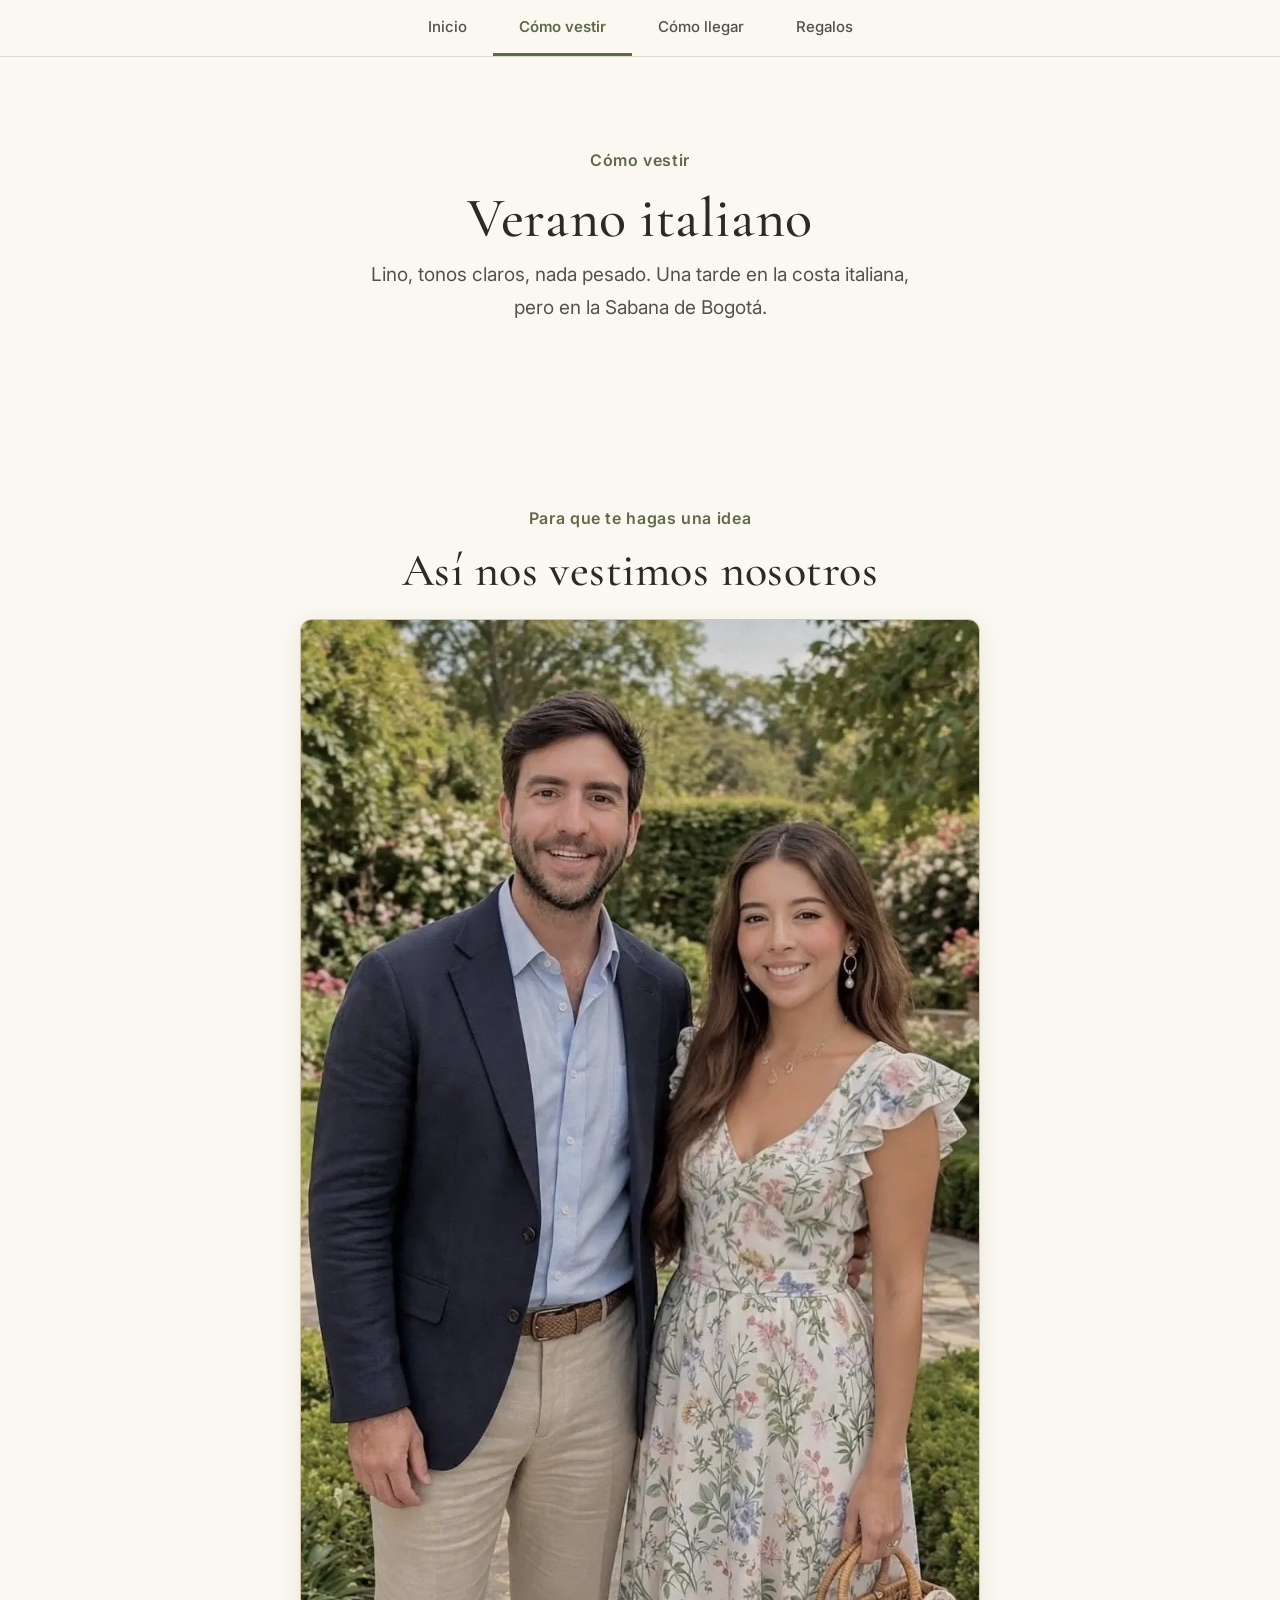
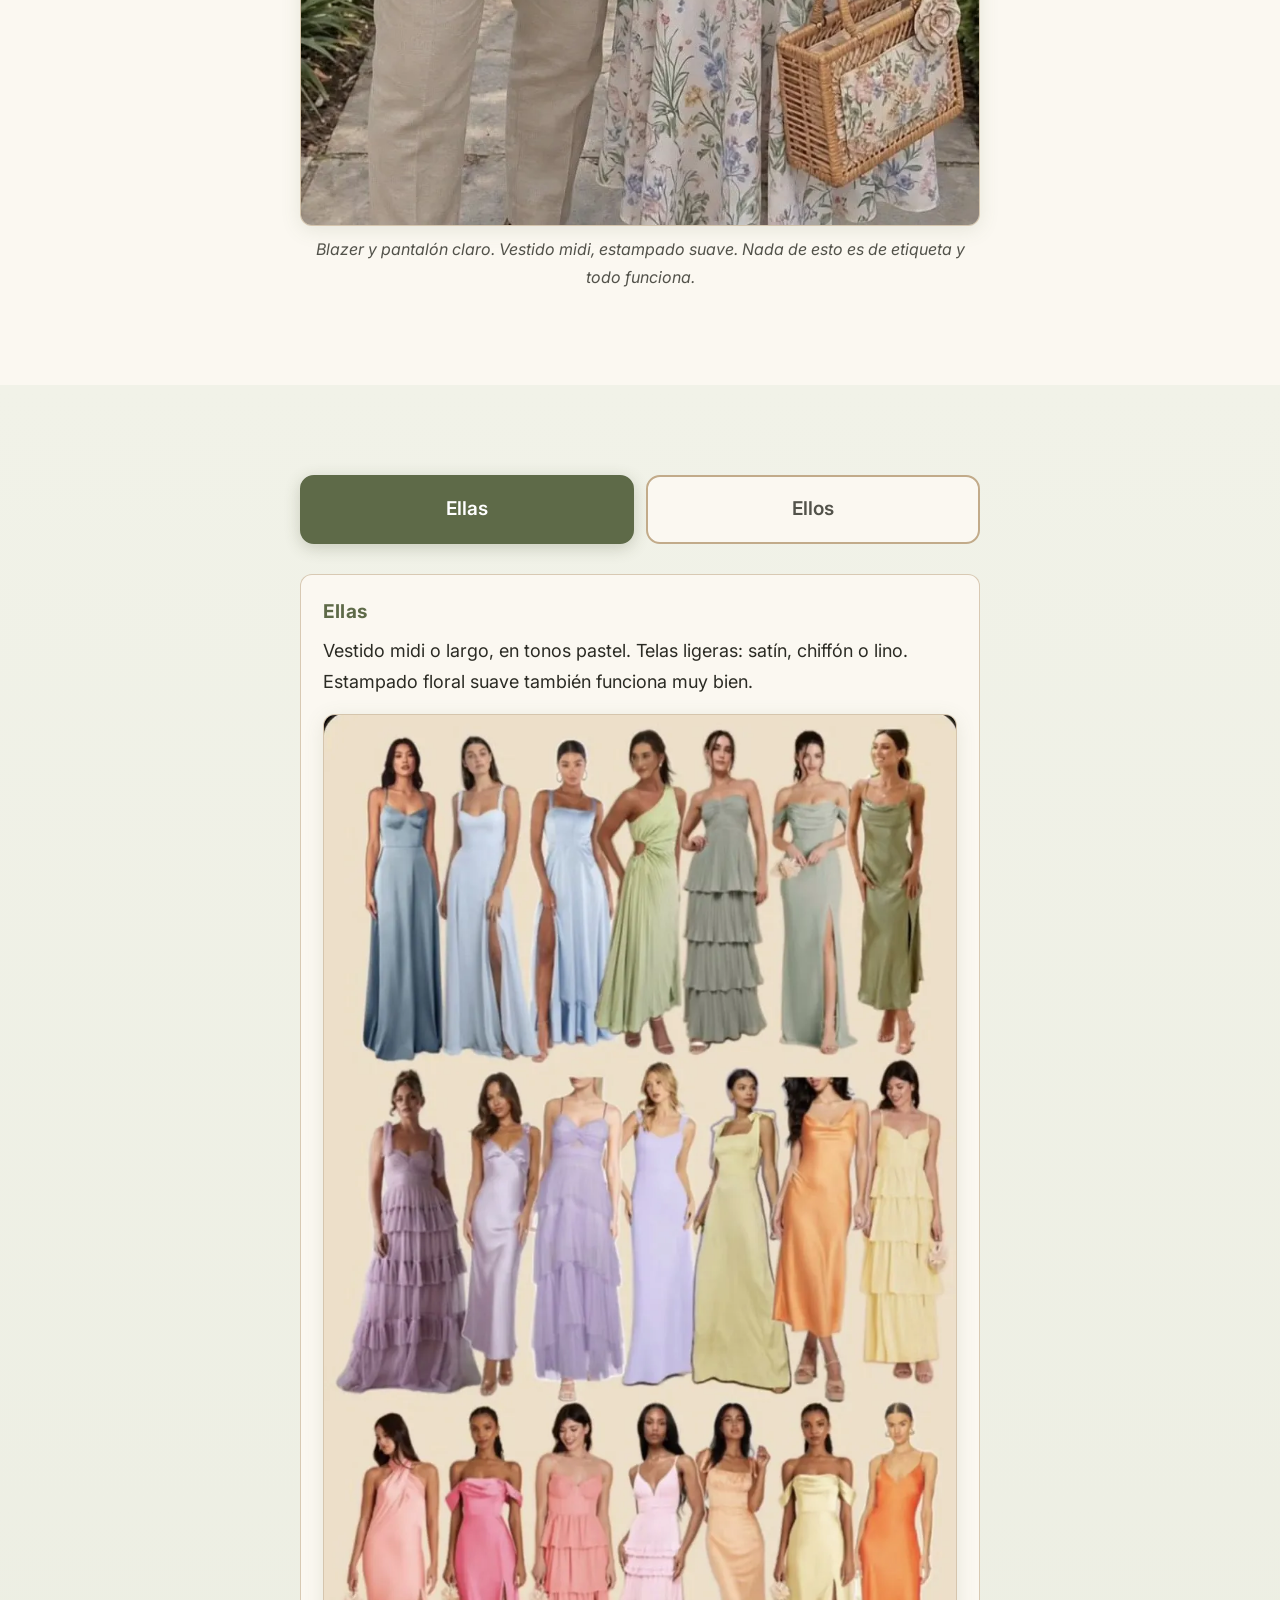
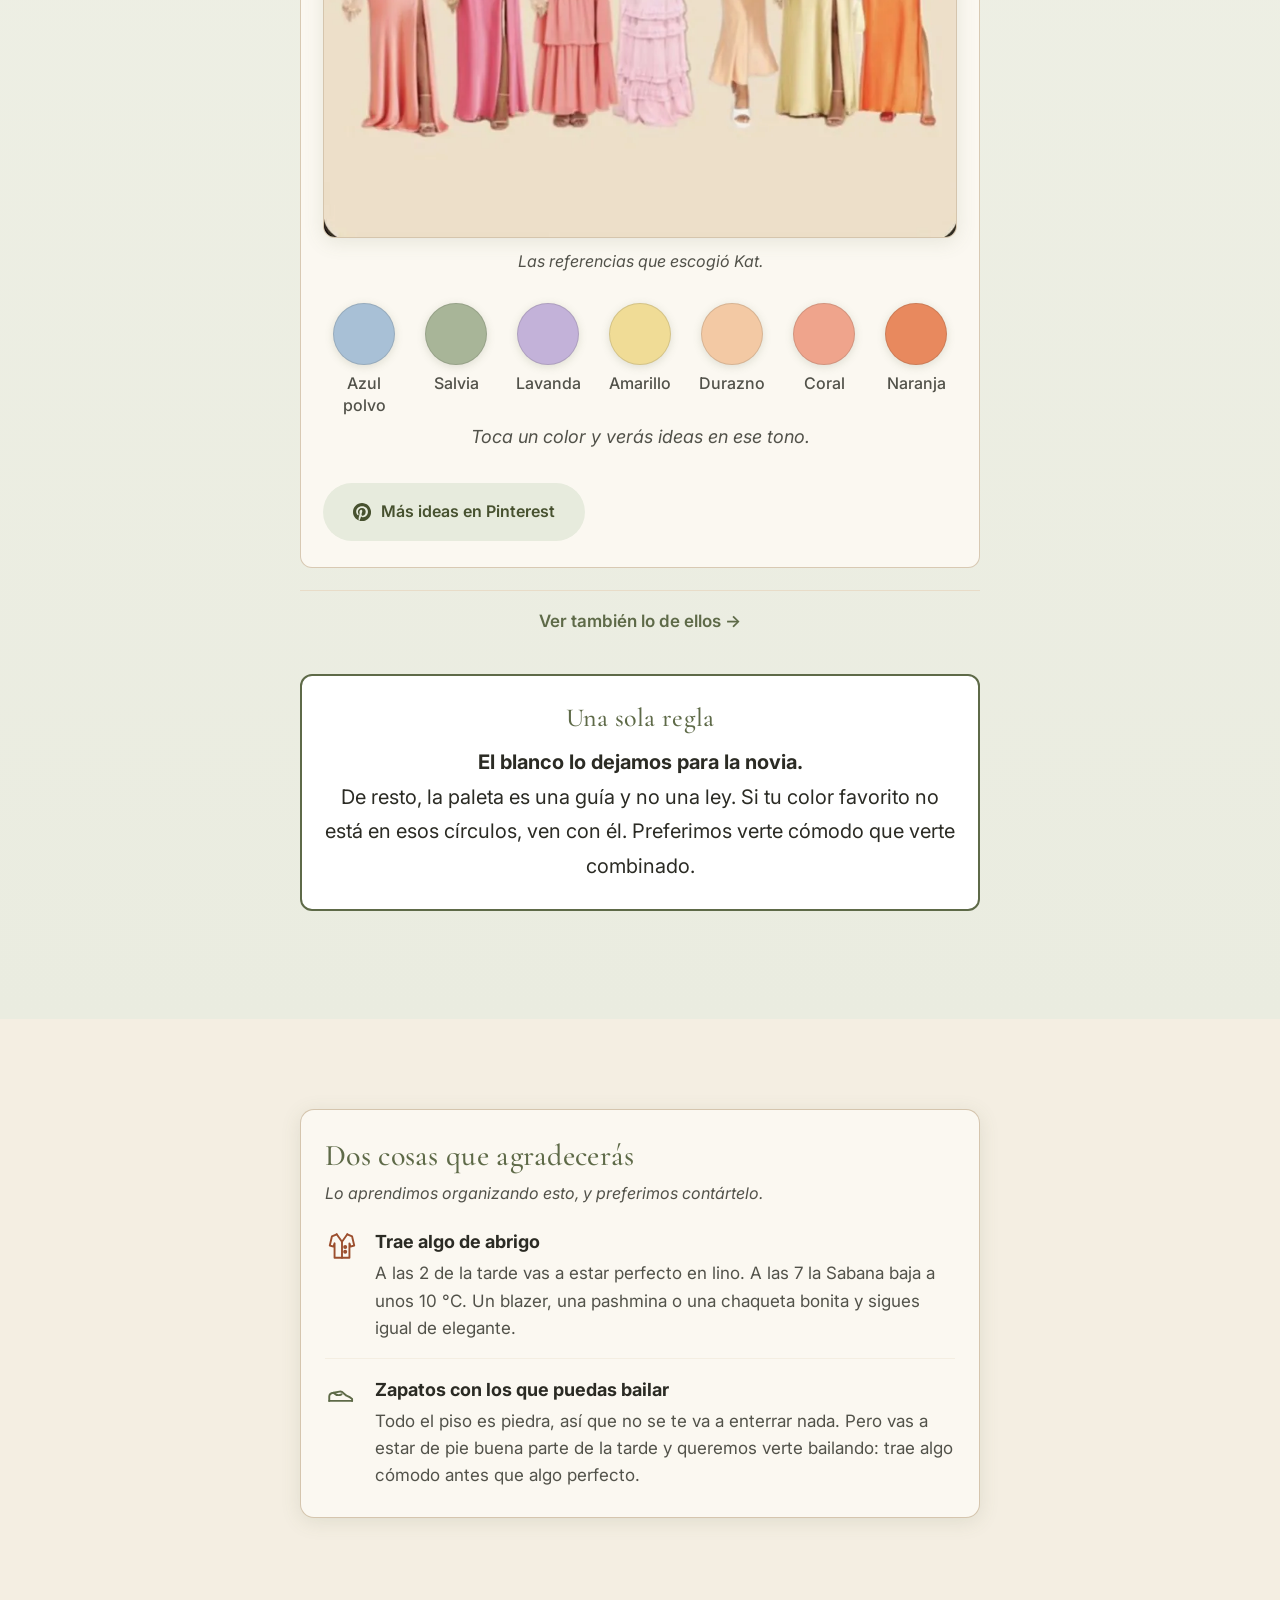
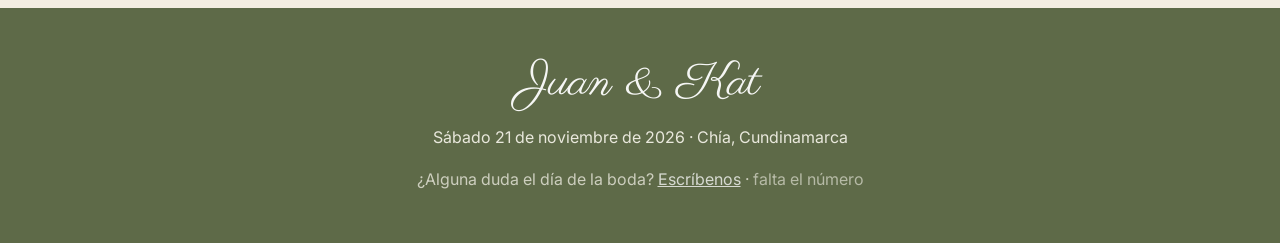
==== dress-code.html @ 94e3a787 "Add files via upload" ====
<!DOCTYPE html>
<html lang="es">
<head>
<meta charset="utf-8">
<meta name="viewport" content="width=device-width, initial-scale=1, viewport-fit=cover">
<meta name="theme-color" content="#5E6A48">
<meta name="description" content="Verano italiano en la Sabana: lino y tonos claros de día, y un abrigo para la noche. Chía está a 2.564 m.">
<meta property="og:title" content="Cómo vestir · Juan y Kat">
<meta property="og:description" content="Verano italiano en la Sabana: lino y tonos claros de día, y un abrigo para la noche. Chía está a 2.564 m.">
<meta property="og:type" content="website">
<title>Cómo vestir · Juan y Kat</title>
<link rel="preconnect" href="https://fonts.googleapis.com">
<link rel="preconnect" href="https://fonts.gstatic.com" crossorigin>
<link href="https://fonts.googleapis.com/css2?family=Cormorant+Garamond:ital,wght@0,400;0,500;0,600;1,400;1,500&family=Parisienne&family=Inter:wght@400;500;600;700&display=swap" rel="stylesheet">
<link rel="stylesheet" href="estilos.css">
</head>
<body>
<nav>
  <div class="nav-in">
    <a href="index.html">Inicio</a>
    <a href="dress-code.html" class="on">Cómo vestir</a>
    <a href="ubicacion.html">Cómo llegar</a>
    <a href="regalos.html">Regalos</a>
  </div>
</nav>

<section>
  <div class="wrap center rv">
    <p class="eyebrow">Cómo vestir</p>
    <h1>Verano italiano</h1>
    <p class="lead" style="max-width:46ch;margin:0 auto">
      Lino, tonos claros, nada pesado. Una tarde en la costa italiana,
      pero en la Sabana de Bogotá.
    </p>
  </div>
</section>



<section>
  <div class="wrap center rv">
    <p class="eyebrow">Para que te hagas una idea</p>
    <h2>Así nos vestimos nosotros</h2>
    <figure class="ref" style="margin-top:22px">
      <picture><source type="image/webp" srcset="img/jardin-sm.webp 550w, img/jardin.webp 848w" sizes="(max-width:760px) 92vw, 600px"><img src="img/jardin.jpg" srcset="img/jardin-sm.jpg 550w, img/jardin.jpg 848w"
           sizes="(max-width:760px) 92vw, 600px"
           alt="Juan con blazer azul y pantalón claro, Kat con vestido midi floral"
           loading="lazy" width="848" height="1508"></picture>
      <figcaption>Blazer y pantalón claro. Vestido midi, estampado suave.
        Nada de esto es de etiqueta y todo funciona.</figcaption>
    </figure>
  </div>
</section>

<section class="b-salvia">
  <div class="wrap">
    <div class="elegir" role="tablist" aria-label="Elige qué mirar">
      <button type="button" role="tab" id="tab-ellas" aria-controls="ellas" aria-selected="true">Ellas</button>
      <button type="button" role="tab" id="tab-ellos" aria-controls="ellos" aria-selected="false">Ellos</button>
    </div>
    <div class="panel" id="ellas" role="tabpanel" aria-labelledby="tab-ellas">
      <div class="card" style="margin-bottom:0">
        <h3>Ellas</h3>
        <p>Vestido midi o largo, en tonos pastel. Telas ligeras: satín, chiffón o lino.
          Estampado floral suave también funciona muy bien.</p>
        <figure class="ref">
          <picture><source type="image/webp" srcset="img/vestidos-sm.webp 450w, img/vestidos.webp 900w" sizes="(max-width:760px) 92vw, 44vw"><img src="img/vestidos.jpg" srcset="img/vestidos-sm.jpg 450w, img/vestidos.jpg 900w"
               sizes="(max-width:760px) 92vw, 44vw"
               alt="Referencias de vestidos de invitada en tonos pastel"
               loading="lazy" width="900" height="1598"></picture>
          <figcaption>Las referencias que escogió Kat.</figcaption>
        </figure>
        <ul class="pal">
        <li><a href="https://www.pinterest.com/search/pins/?q=dusty%20blue%20wedding%20guest%20dress" target="_blank" rel="noopener noreferrer" title="Ver ideas en Azul polvo"><span class="sw" style="background:#A8C0D6"></span><span class="sw-n">Azul polvo</span></a></li>
        <li><a href="https://www.pinterest.com/search/pins/?q=sage%20green%20wedding%20guest%20dress" target="_blank" rel="noopener noreferrer" title="Ver ideas en Salvia"><span class="sw" style="background:#A8B598"></span><span class="sw-n">Salvia</span></a></li>
        <li><a href="https://www.pinterest.com/search/pins/?q=lavender%20wedding%20guest%20dress" target="_blank" rel="noopener noreferrer" title="Ver ideas en Lavanda"><span class="sw" style="background:#C3B2D9"></span><span class="sw-n">Lavanda</span></a></li>
        <li><a href="https://www.pinterest.com/search/pins/?q=butter%20yellow%20wedding%20guest%20dress" target="_blank" rel="noopener noreferrer" title="Ver ideas en Amarillo"><span class="sw" style="background:#F0DC96"></span><span class="sw-n">Amarillo</span></a></li>
        <li><a href="https://www.pinterest.com/search/pins/?q=peach%20wedding%20guest%20dress" target="_blank" rel="noopener noreferrer" title="Ver ideas en Durazno"><span class="sw" style="background:#F3C9A4"></span><span class="sw-n">Durazno</span></a></li>
        <li><a href="https://www.pinterest.com/search/pins/?q=coral%20wedding%20guest%20dress" target="_blank" rel="noopener noreferrer" title="Ver ideas en Coral"><span class="sw" style="background:#EFA48C"></span><span class="sw-n">Coral</span></a></li>
        <li><a href="https://www.pinterest.com/search/pins/?q=soft%20orange%20wedding%20guest%20dress" target="_blank" rel="noopener noreferrer" title="Ver ideas en Naranja"><span class="sw" style="background:#E8895E"></span><span class="sw-n">Naranja</span></a></li>
        </ul>
        <p class="pal-nota">Toca un color y verás ideas en ese tono.</p>
        <a class="btn suave full" style="margin-top:14px" target="_blank" rel="noopener noreferrer"
           href="https://www.pinterest.com/search/pins/?q=italian%20summer%20wedding%20guest%20dress%20pastel%20midi">
          <svg viewBox="0 0 24 24" fill="currentColor" aria-hidden="true"><path d="M12 0C5.37 0 0 5.37 0 12c0 5.08 3.16 9.42 7.62 11.17-.1-.95-.2-2.4.04-3.44.22-.93 1.4-5.95 1.4-5.95s-.36-.72-.36-1.78c0-1.67.97-2.92 2.17-2.92 1.02 0 1.52.77 1.52 1.69 0 1.03-.66 2.57-1 4-.28 1.19.6 2.16 1.77 2.16 2.12 0 3.76-2.24 3.76-5.47 0-2.86-2.06-4.86-5-4.86-3.4 0-5.4 2.55-5.4 5.19 0 1.03.4 2.13.89 2.73.1.12.11.22.08.34-.09.38-.3 1.19-.34 1.36-.05.22-.18.27-.41.16-1.53-.71-2.49-2.95-2.49-4.75 0-3.87 2.81-7.43 8.11-7.43 4.26 0 7.57 3.03 7.57 7.09 0 4.23-2.67 7.63-6.36 7.63-1.24 0-2.41-.65-2.81-1.41l-.77 2.91c-.27 1.07-1.02 2.4-1.52 3.22 1.15.35 2.36.55 3.62.55 6.63 0 12-5.37 12-12S18.63 0 12 0z"/></svg> Más ideas en Pinterest
        </a>
      </div>
      <button class="cambiar" type="button" data-ir="ellos">Ver también lo de ellos →</button>
    </div>
    <div class="panel" id="ellos" role="tabpanel" aria-labelledby="tab-ellos">
      <div class="card" style="margin-bottom:0">
        <h3>Ellos</h3>
        <p>Lino o algodón liviano, en tonos tierra o claros. Camisa sin corbata.
          El blazer es bienvenido y, por lo que decíamos arriba, además conviene.</p>
        <figure class="ref">
          <picture><source type="image/webp" srcset="img/trajes-sm.webp 450w, img/trajes.webp 900w" sizes="(max-width:760px) 92vw, 44vw"><img src="img/trajes.jpg" srcset="img/trajes-sm.jpg 450w, img/trajes.jpg 900w"
               sizes="(max-width:760px) 92vw, 44vw"
               alt="Referencias de trajes de lino en tonos tierra"
               loading="lazy" width="900" height="1598"></picture>
          <figcaption>Las referencias que escogió Kat.</figcaption>
        </figure>
        <ul class="pal">
        <li><a href="https://www.pinterest.com/search/pins/?q=cream%20linen%20suit%20men%20wedding%20guest" target="_blank" rel="noopener noreferrer" title="Ver ideas en Crema"><span class="sw" style="background:#F4EEE2"></span><span class="sw-n">Crema</span></a></li>
        <li><a href="https://www.pinterest.com/search/pins/?q=sand%20linen%20suit%20men%20wedding%20guest" target="_blank" rel="noopener noreferrer" title="Ver ideas en Arena"><span class="sw" style="background:#E8DCC8"></span><span class="sw-n">Arena</span></a></li>
        <li><a href="https://www.pinterest.com/search/pins/?q=beige%20linen%20suit%20men%20wedding%20guest" target="_blank" rel="noopener noreferrer" title="Ver ideas en Beige"><span class="sw" style="background:#C4A886"></span><span class="sw-n">Beige</span></a></li>
        <li><a href="https://www.pinterest.com/search/pins/?q=sage%20green%20linen%20suit%20men%20wedding%20guest" target="_blank" rel="noopener noreferrer" title="Ver ideas en Salvia"><span class="sw" style="background:#A8B598"></span><span class="sw-n">Salvia</span></a></li>
        <li><a href="https://www.pinterest.com/search/pins/?q=olive%20linen%20suit%20men%20wedding%20guest" target="_blank" rel="noopener noreferrer" title="Ver ideas en Oliva"><span class="sw" style="background:#5E6A48"></span><span class="sw-n">Oliva</span></a></li>
        <li><a href="https://www.pinterest.com/search/pins/?q=light%20blue%20linen%20suit%20men%20wedding%20guest" target="_blank" rel="noopener noreferrer" title="Ver ideas en Azul claro"><span class="sw" style="background:#A8C0D6"></span><span class="sw-n">Azul claro</span></a></li>
        <li><a href="https://www.pinterest.com/search/pins/?q=brown%20linen%20suit%20men%20wedding%20guest" target="_blank" rel="noopener noreferrer" title="Ver ideas en Tierra"><span class="sw" style="background:#8C7A68"></span><span class="sw-n">Tierra</span></a></li>
        </ul>
        <p class="pal-nota">Toca un color y verás ideas en ese tono.</p>
        <a class="btn suave full" style="margin-top:14px" target="_blank" rel="noopener noreferrer"
           href="https://www.pinterest.com/search/pins/?q=italian%20summer%20wedding%20guest%20men%20linen%20suit">
          <svg viewBox="0 0 24 24" fill="currentColor" aria-hidden="true"><path d="M12 0C5.37 0 0 5.37 0 12c0 5.08 3.16 9.42 7.62 11.17-.1-.95-.2-2.4.04-3.44.22-.93 1.4-5.95 1.4-5.95s-.36-.72-.36-1.78c0-1.67.97-2.92 2.17-2.92 1.02 0 1.52.77 1.52 1.69 0 1.03-.66 2.57-1 4-.28 1.19.6 2.16 1.77 2.16 2.12 0 3.76-2.24 3.76-5.47 0-2.86-2.06-4.86-5-4.86-3.4 0-5.4 2.55-5.4 5.19 0 1.03.4 2.13.89 2.73.1.12.11.22.08.34-.09.38-.3 1.19-.34 1.36-.05.22-.18.27-.41.16-1.53-.71-2.49-2.95-2.49-4.75 0-3.87 2.81-7.43 8.11-7.43 4.26 0 7.57 3.03 7.57 7.09 0 4.23-2.67 7.63-6.36 7.63-1.24 0-2.41-.65-2.81-1.41l-.77 2.91c-.27 1.07-1.02 2.4-1.52 3.22 1.15.35 2.36.55 3.62.55 6.63 0 12-5.37 12-12S18.63 0 12 0z"/></svg> Más ideas en Pinterest
        </a>
      </div>
      <button class="cambiar" type="button" data-ir="ellas">Ver también lo de ellas →</button>
    </div>
    <div class="card destaca" style="margin-top:22px;text-align:center">
      <h3 style="font-family:var(--serif);font-size:26px;font-weight:500">Una sola regla</h3>
      <p style="font-size:20px;margin-bottom:0"><strong>El blanco lo dejamos para la novia.</strong><br>
        De resto, la paleta es una guía y no una ley. Si tu color favorito no está
        en esos círculos, ven con él. Preferimos verte cómodo que verte combinado.</p>
    </div>
  </div>
</section>

<section class="b-arena">
  <div class="wrap rv">
    <div class="practica">
      <h3>Dos cosas que agradecerás</h3>
      <p class="desde">Lo aprendimos organizando esto, y preferimos contártelo.</p>
      <ul>
        <li>
          <svg class="ico" viewBox="0 0 32 32" fill="none" stroke="#9C4F2E" stroke-width="1.8" stroke-linecap="round" stroke-linejoin="round" aria-hidden="true"><path d="M11 5 L6.5 7 L4.5 15.5 L8 16.6 L9 13.5 L9 27 L23 27 L23 13.5 L24 16.6 L27.5 15.5 L25.5 7 L21 5"/><path d="M11 5 L16 12 L21 5"/><path d="M16 12 L16 27"/><circle cx="19" cy="17" r="1"/><circle cx="19" cy="21.5" r="1"/></svg>
          <div>
            <b>Trae algo de abrigo</b>
            <span>A las 2 de la tarde vas a estar perfecto en lino. A las 7 la Sabana
              baja a unos 10 °C. Un blazer, una pashmina o una chaqueta bonita
              y sigues igual de elegante.</span>
          </div>
        </li>
        <li>
          <svg class="ico" viewBox="0 0 32 32" fill="none" stroke="#5E6A48" stroke-width="1.8" stroke-linecap="round" stroke-linejoin="round" aria-hidden="true"><path d="M4 22.5 L25.5 22.5"/><path d="M4 22.5 L4 18.4 Q4 15.4 8 14.8 L13.6 13.8 Q15.8 13.4 17.2 15 L20.2 17.6 Q23.6 18.9 25.5 20.6 L25.5 22.5"/><path d="M8 14.8 Q11.6 18.4 15.6 16.3"/></svg>
          <div>
            <b>Zapatos con los que puedas bailar</b>
            <span>Todo el piso es piedra, así que no se te va a enterrar nada. Pero vas a
              estar de pie buena parte de la tarde y queremos verte bailando: trae algo
              cómodo antes que algo perfecto.</span>
          </div>
        </li>
      </ul>
    </div>
  </div>
</section>

<footer>
  <p class="fn">Juan &amp; Kat</p>
  <p>Sábado 21 de noviembre de 2026 · Chía, Cundinamarca</p>
  <p style="opacity:.75;margin-top:14px">¿Alguna duda el día de la boda?
     <a href="#" onclick="return false">Escríbenos</a> · <span style="opacity:.8">falta el número</span></p>
</footer>

<script>
(function(){
  var e=document.querySelectorAll('.rv');
  if(!('IntersectionObserver' in window)){
    Array.prototype.forEach.call(e,function(x){x.classList.add('in');});
  } else {
    var io=new IntersectionObserver(function(en){
      en.forEach(function(x){ if(x.isIntersecting){x.target.classList.add('in');io.unobserve(x.target);} });
    },{threshold:.08,rootMargin:'0px 0px -40px 0px'});
    Array.prototype.forEach.call(e,function(x){io.observe(x);});
  }
  /* cuenta regresiva: 21 nov 2026, 2 p.m. hora de Colombia (UTC-5) */
  var c=document.getElementById('cuenta');
  if(c){
    var fin=new Date('2026-11-21T14:00:00-05:00').getTime();
    function pinta(){
      var d=fin-Date.now();
      if(d<=0){ c.innerHTML='<li style="min-width:auto"><b>¡Hoy nos casamos!</b></li>'; return; }
      var dia=Math.floor(d/864e5), h=Math.floor(d%864e5/36e5), m=Math.floor(d%36e5/6e4);
      c.innerHTML='<li><b>'+dia+'</b><span>'+(dia===1?'día':'días')+'</span></li>'+
                  '<li><b>'+h+'</b><span>'+(h===1?'hora':'horas')+'</span></li>'+
                  '<li><b>'+m+'</b><span>'+(m===1?'minuto':'minutos')+'</span></li>';
    }
    pinta(); setInterval(pinta,30000);
  }
})();
</script>

<script>
(function(){
  var tabs=[].slice.call(document.querySelectorAll('.elegir [role="tab"]'));
  if(!tabs.length) return;
  function mostrar(id,foco){
    tabs.forEach(function(t){
      var sel=t.getAttribute('aria-controls')===id;
      t.setAttribute('aria-selected',sel?'true':'false');
      var p=document.getElementById(t.getAttribute('aria-controls'));
      if(p) p.hidden=!sel;
      if(sel&&foco) t.focus();
    });
  }
  tabs.forEach(function(t){
    t.addEventListener('click',function(){ mostrar(t.getAttribute('aria-controls')); });
  });
  [].slice.call(document.querySelectorAll('.cambiar')).forEach(function(b){
    b.addEventListener('click',function(){
      var id=b.getAttribute('data-ir');
      mostrar(id,true);
      var caja=document.querySelector('.elegir');
      if(caja) caja.scrollIntoView({behavior:'smooth',block:'center'});
    });
  });
  mostrar('ellas');           /* solo ahora se esconde un panel: sin JS se ven los dos */
})();
</script>
</body>
</html>
---- estilos.css ----
/* ═══════════════════════════════════════════════════════════════════
   Juan & Kat · 21 de noviembre de 2026 · Rincón de Yerbabuena, Casa 44

   QUÉ ESTAMOS HACIENDO AQUÍ

   Una página de boda tiene dos trabajos que tiran para lados opuestos.
   Es una carta de amor: los novios quieren que se sienta como ellos.
   Y es un documento de logística: el invitado necesita respuestas ya.

   Casi todas las páginas de boda hacen lo primero y fallan en lo
   segundo. Se ven preciosas y no dicen a qué hora llegar ni dónde
   parquear. Aquí se separan por página: el Inicio es la carta, las
   otras tres son puro servicio, escritas con cariño pero al grano.

   LEGIBILIDAD. Muchos invitados pasan de 60: cuerpo de 19px, nada por
   debajo de 15px, ningún peso menor a 400, todo pasa WCAG AA y casi
   todo AAA, y cero mayúsculas diminutas con mucho espaciado (se leen
   letra por letra en vez de como palabra). Toques de 56px.
   ═══════════════════════════════════════════════════════════════════ */

:root{
  color-scheme: light;

  --crema:#FBF8F1;
  --crema-2:#F4EEE2;
  --arena:#E8DCC8;
  --arena-p:#C2AB8A;
  --salvia:#A8B598;
  --oliva:#5E6A48;
  --oliva-p:#47512F;

  --azul:#A8C0D6;
  --lavanda:#C3B2D9;
  --amarillo:#F0DC96;
  --durazno:#F3C9A4;
  --coral:#EFA48C;
  --naranja:#E8895E;

  --terracota:#9C4F2E;
  --tinta:#2B2B24;
  --tinta-s:#52524A;

  --serif:'Cormorant Garamond',Garamond,'Hoefler Text',Georgia,serif;
  --script:'Parisienne','Snell Roundhand',cursive;
  --sans:'Inter','Avenir Next','Helvetica Neue',Helvetica,Arial,sans-serif;

  --gutter:clamp(20px,5.5vw,36px);
  --sombra:0 4px 20px rgba(94,106,72,.13);
}

*,*::before,*::after{box-sizing:border-box;}
html{scroll-behavior:smooth;-webkit-text-size-adjust:100%;}
body{
  margin:0;background:var(--crema);color:var(--tinta);
  font-family:var(--sans);font-size:19px;font-weight:400;line-height:1.72;
  overflow-x:hidden;-webkit-font-smoothing:antialiased;
}
h1,h2,h3{font-family:var(--serif);font-weight:500;letter-spacing:.01em;}
img{max-width:100%;height:auto;display:block;}
a{color:var(--oliva);}

/* ── nav ────────────────────────────────────────────────────────── */
nav{
  position:sticky;top:0;z-index:50;
  background:rgba(251,248,241,.97);
  -webkit-backdrop-filter:saturate(180%) blur(12px);
  backdrop-filter:saturate(180%) blur(12px);
  border-bottom:1px solid rgba(139,154,123,.3);
  padding-top:env(safe-area-inset-top);
}
.nav-in{
  display:flex;max-width:920px;margin:0 auto;padding:0 6px;
  overflow-x:auto;-webkit-overflow-scrolling:touch;scrollbar-width:none;
}
.nav-in::-webkit-scrollbar{display:none;}
nav a{
  color:var(--tinta-s);text-decoration:none;
  font-size:15px;font-weight:500;white-space:nowrap;
  display:flex;align-items:center;justify-content:center;
  flex:1 0 auto;min-height:56px;padding:0 16px;
  border-bottom:3px solid transparent;
  transition:color .25s,border-color .25s;
  -webkit-tap-highlight-color:transparent;
}
nav a:hover,nav a.on{color:var(--oliva);border-bottom-color:var(--oliva);}
nav a.on{font-weight:600;}

/* ── estructura ─────────────────────────────────────────────────── */
section{padding:clamp(52px,12vw,90px) var(--gutter);}
.wrap{max-width:680px;margin:0 auto;}
.ancho{max-width:900px;margin:0 auto;}
.center{text-align:center;}

.eyebrow{font-size:16px;color:var(--oliva);margin:0 0 12px;font-weight:600;letter-spacing:.04em;}
h1{font-size:clamp(38px,10vw,56px);line-height:1.12;margin:0 0 10px;}
h2{font-size:clamp(32px,8.5vw,46px);line-height:1.14;margin:0 0 10px;}
h3{font-size:clamp(23px,5.6vw,28px);line-height:1.2;margin:0 0 10px;}
.sub{font-family:var(--serif);font-style:italic;font-size:clamp(20px,5.2vw,25px);
  color:var(--oliva);margin:0 0 28px;line-height:1.5;font-weight:500;}
p{margin:0 0 20px;}
.lead{font-size:19px;color:var(--tinta-s);}
.rule{width:52px;height:2px;background:var(--arena-p);margin:30px auto;border:0;}
.serif-g{font-family:var(--serif);font-size:clamp(21px,5.2vw,26px);line-height:1.62;}
.it{font-style:italic;}

/* ── portada ────────────────────────────────────────────────────── */
.hero{position:relative;min-height:100svh;display:flex;flex-direction:column;
  align-items:center;justify-content:flex-end;text-align:center;
  padding:0 var(--gutter) clamp(34px,9vw,58px);overflow:hidden;}
.hero-img{position:absolute;inset:0;width:100%;height:100%;object-fit:cover;object-position:50% 28%;}
.hero-velo{position:absolute;inset:0;
  background:linear-gradient(180deg,rgba(20,24,16,.34) 0%,rgba(20,24,16,.10) 34%,
    rgba(20,24,16,.42) 72%,rgba(20,24,16,.76) 100%);}
.hero-txt{position:relative;color:#fff;width:100%;}
.hero-save{font-family:var(--script);font-size:clamp(40px,12vw,64px);margin:0 0 -4px;
  line-height:1.2;text-shadow:0 2px 14px rgba(0,0,0,.42);}
.hero-nombres{font-family:var(--serif);font-weight:400;text-transform:uppercase;
  font-size:clamp(28px,7.6vw,46px);letter-spacing:.15em;line-height:1.26;margin:0;
  text-shadow:0 2px 14px rgba(0,0,0,.45);}
.hero-nombres .amp{font-style:italic;text-transform:none;letter-spacing:0;color:var(--durazno);}
.hero-linea{width:62px;height:1px;background:rgba(255,255,255,.65);margin:22px auto;}
.hero-fecha{font-family:var(--serif);font-size:clamp(19px,4.8vw,24px);letter-spacing:.08em;
  margin:0 0 6px;font-weight:500;text-shadow:0 2px 12px rgba(0,0,0,.45);}
.hero-lugar{font-size:16px;letter-spacing:.06em;margin:0;opacity:.94;
  text-shadow:0 2px 12px rgba(0,0,0,.45);}

/* cuenta regresiva */
.cuenta{display:flex;justify-content:center;gap:clamp(12px,4vw,26px);margin:26px 0 0;
  padding:0;list-style:none;}
.cuenta li{min-width:58px;}
.cuenta b{display:block;font-family:var(--serif);font-size:clamp(27px,7vw,36px);
  font-weight:500;line-height:1.1;text-shadow:0 2px 12px rgba(0,0,0,.45);}
.cuenta span{display:block;font-size:15px;opacity:.9;margin-top:2px;}

/* ── botones ────────────────────────────────────────────────────── */
.btn{display:inline-flex;align-items:center;justify-content:center;gap:10px;
  min-height:56px;background:var(--oliva);color:#fff;text-decoration:none;
  font-size:16px;font-weight:600;padding:15px 30px;border-radius:999px;border:0;
  transition:background .25s,transform .18s;-webkit-tap-highlight-color:transparent;}
.btn:hover,.btn:active{background:var(--oliva-p);transform:translateY(-2px);color:#fff;}
.btn.full{display:flex;width:100%;}
.btn.suave{background:#E7EBDD;color:var(--oliva-p);border:0;}
.btn.suave:hover,.btn.suave:active{background:#DCE2CE;color:var(--oliva-p);}
.btn.claro{background:rgba(255,255,255,.95);color:var(--oliva);}
.btn.claro:hover{background:#fff;}
.btn svg{width:18px;height:18px;flex:0 0 auto;}
.btn-nota{font-size:16px;color:var(--tinta-s);margin:12px 0 0;}

/* ── bandas ─────────────────────────────────────────────────────── */
.b-salvia{background:linear-gradient(180deg,#F1F2E8 0%,#EAECE0 100%);}
.b-arena{background:var(--crema-2);}
.b-oliva{background:var(--oliva);color:#F4F2E8;}
.b-oliva h2,.b-oliva h3{color:#fff;}
.b-oliva .eyebrow{color:#FCEFE2;}
.b-oliva a{color:#fff;}

/* ── lo esencial: cuatro datos de un vistazo ────────────────────── */
.esencial{display:grid;grid-template-columns:1fr;gap:12px;margin:30px 0 0;}
.esencial div{background:var(--oliva);padding:24px 22px;text-align:left;border-radius:12px;
  box-shadow:0 4px 18px rgba(71,81,47,.18);}
.esencial dt{font-size:16px;font-weight:600;color:#DDE7D0;margin:0 0 5px;letter-spacing:.03em;}
.esencial dd{margin:0;font-family:var(--serif);font-size:24px;line-height:1.32;color:#fff;}
.esencial dd small{display:block;font-family:var(--sans);font-size:16px;color:#E4E9D8;
  margin-top:5px;line-height:1.55;}
.esencial dd small a{color:#fff;text-decoration:underline;text-underline-offset:3px;}

/* ── tarjetas ───────────────────────────────────────────────────── */
.card{background:var(--crema);border:1px solid rgba(194,171,138,.6);
  border-radius:12px;padding:26px 22px;margin-bottom:18px;}
.card h3{font-family:var(--sans);font-weight:700;font-size:19px;color:var(--oliva);margin:0 0 12px;}
.card p{margin:0 0 16px;font-size:18px;}
.card p:last-child{margin-bottom:0;}
.card.pend{border-style:dashed;border-color:var(--arena-p);background:var(--crema-2);}
.card.destaca{border:2px solid var(--oliva);background:#fff;}

/* aviso — lo que de verdad hay que saber */
.aviso{border-left:5px solid var(--terracota);background:#FCF4EE;
  border-radius:0 12px 12px 0;padding:24px 22px;margin:26px 0;}
.aviso h3{font-family:var(--sans);font-weight:700;font-size:19px;color:var(--terracota);margin:0 0 10px;}
.aviso p{margin:0 0 14px;font-size:18px;}
.aviso p:last-child{margin-bottom:0;}

/* ── historia ───────────────────────────────────────────────────── */
.hist{display:grid;gap:26px;margin-top:8px;}
.hist figure{margin:0;}
.hist img{width:100%;border-radius:12px;box-shadow:var(--sombra);background:var(--crema-2);}
.hist figcaption{margin-top:14px;font-family:var(--serif);font-size:20px;
  font-style:italic;line-height:1.55;color:var(--tinta);}
@media (min-width:700px){ .hist{grid-template-columns:repeat(3,1fr);gap:22px;} }

/* ── referencias del dress code ─────────────────────────────────── */
.ref{margin:0 0 4px;}
.ref img{width:100%;border-radius:12px;border:1px solid rgba(194,171,138,.6);
  box-shadow:var(--sombra);background:var(--crema-2);}
.ref figcaption{font-size:16px;color:var(--tinta-s);margin-top:10px;text-align:center;font-style:italic;}

/* ── paleta ─────────────────────────────────────────────────────── */
.pal{display:grid;grid-template-columns:repeat(auto-fit,minmax(74px,1fr));
  gap:18px 10px;margin:22px 0 0;padding:0;list-style:none;}
.pal li{text-align:center;}
.pal a{display:block;text-decoration:none;color:inherit;border-radius:12px;padding:6px 2px;
  transition:background .2s,transform .2s;-webkit-tap-highlight-color:transparent;}
.pal a:hover,.pal a:focus-visible{background:rgba(94,106,72,.10);transform:translateY(-2px);}
.pal a:focus-visible{outline:2px solid var(--oliva);outline-offset:2px;}
.pal-nota{font-size:16px;color:var(--tinta-s);margin:16px 0 0;text-align:center;font-style:italic;}
.sw{display:block;width:clamp(50px,14vw,62px);aspect-ratio:1;border-radius:50%;
  margin:0 auto 8px;border:1px solid rgba(43,43,36,.14);box-shadow:0 2px 8px rgba(94,106,72,.18);}
.sw-n{display:block;font-size:16px;color:var(--tinta-s);line-height:1.35;font-weight:500;}

/* ── línea del día ──────────────────────────────────────────────── */
.linea{list-style:none;margin:26px 0 0;padding:0;position:relative;}
.linea::before{content:"";position:absolute;left:11px;top:10px;bottom:10px;
  width:2px;background:var(--arena);}
.linea li{position:relative;padding:0 0 26px 44px;}
.linea li:last-child{padding-bottom:0;}
.linea li::before{content:"";position:absolute;left:4px;top:8px;width:16px;height:16px;
  border-radius:50%;background:var(--oliva);border:3px solid var(--crema);}
.linea li.pend::before{background:var(--arena-p);}
.linea b{display:block;font-family:var(--serif);font-size:23px;font-weight:500;line-height:1.3;}
.linea span{display:block;font-size:17px;color:var(--tinta-s);margin-top:2px;}

/* ── preguntas ──────────────────────────────────────────────────── */
.faq{margin:26px 0 0;}
.faq details{border-bottom:1px solid var(--arena);}
.faq summary{cursor:pointer;list-style:none;padding:18px 34px 18px 0;position:relative;
  font-size:19px;font-weight:600;min-height:56px;display:flex;align-items:center;
  -webkit-tap-highlight-color:transparent;}
.faq summary::-webkit-details-marker{display:none;}
.faq summary::after{content:"+";position:absolute;right:4px;top:50%;transform:translateY(-50%);
  font-size:27px;font-weight:400;color:var(--oliva);line-height:1;}
.faq details[open] summary::after{content:"–";}
.faq p{font-size:18px;color:var(--tinta-s);margin:0 0 20px;padding-right:34px;}

/* ── mapa ───────────────────────────────────────────────────────── */
.mapa{position:relative;width:100%;aspect-ratio:4/3;border-radius:12px;overflow:hidden;
  border:1px solid rgba(194,171,138,.6);box-shadow:var(--sombra);background:var(--crema-2);}
.mapa iframe{position:absolute;inset:0;width:100%;height:100%;border:0;}
@media (min-width:760px){ .mapa{aspect-ratio:16/10;} }

/* ── pendientes ─────────────────────────────────────────────────── */
.ph{border:2px dashed var(--arena-p);border-radius:12px;background:var(--crema-2);
  display:flex;flex-direction:column;align-items:center;justify-content:center;
  text-align:center;padding:28px 22px;gap:8px;}
.ph-lab{font-size:16px;font-weight:600;color:var(--oliva);}
.ph-hint{font-size:16px;line-height:1.55;color:var(--tinta-s);max-width:36ch;margin:0;}
.tag{display:inline-block;font-size:15px;font-weight:600;background:var(--terracota);
  color:#fff;padding:5px 13px;border-radius:999px;vertical-align:middle;}

/* ── pie ────────────────────────────────────────────────────────── */
footer{background:var(--oliva);color:#F2F0E6;text-align:center;
  padding:46px var(--gutter) calc(50px + env(safe-area-inset-bottom));}
footer .fn{font-family:var(--script);font-size:46px;margin:0 0 10px;color:#fff;line-height:1.3;}
footer p{font-size:16px;margin:0 0 6px;opacity:.94;}
footer p:last-child{margin-bottom:0;}
footer a{color:#fff;}

/* ── aparición ──────────────────────────────────────────────────── */
.rv{opacity:0;transform:translateY(18px);transition:opacity .8s,transform .8s cubic-bezier(.22,.7,.3,1);}
.rv.in{opacity:1;transform:none;}
@media (prefers-reduced-motion:reduce){
  .rv{opacity:1;transform:none;transition:none;}
  html{scroll-behavior:auto;}
  .btn{transition:none;}
}

@media (min-width:560px){
  .nav-in{justify-content:center;overflow-x:visible;}
  nav a{flex:0 0 auto;padding:0 clamp(14px,3vw,26px);}
  .btn.full{display:inline-flex;width:auto;}
  .esencial{grid-template-columns:1fr 1fr;}
}
@media (min-width:760px){
  .dos{display:grid;grid-template-columns:1fr 1fr;gap:20px;align-items:start;}
  .dos .card{margin-bottom:0;}
}

/* ── el hogar que se dibuja solo ─────────────────────────────────────
   Un trazo que se va pintando a medida que bajas. No es decoración:
   es literalmente lo que se está construyendo con lo que cada quien dé.
   Si alguien tiene el movimiento reducido activado, aparece ya dibujado. */
.casa-envoltura{position:relative;margin:0 auto;max-width:560px;}
.casa{width:100%;height:auto;display:block;overflow:visible;}
.casa path,.casa circle,.casa line,.casa polyline,.casa rect{
  fill:none;stroke:var(--oliva);stroke-width:2.4;
  stroke-linecap:round;stroke-linejoin:round;
  vector-effect:non-scaling-stroke;
}
.casa .relleno{fill:var(--crema-2);stroke:none;opacity:0;transition:opacity .6s ease;}
.casa .relleno.si{opacity:1;}
.casa .sol{stroke:var(--amarillo);stroke-width:3;}
.casa .arbol{stroke:var(--salvia);}
.casa .perro{stroke:var(--terracota);}
.casa .flor{stroke:var(--coral);stroke-width:2.8;}
.casa-pie{text-align:center;font-family:var(--serif);font-style:italic;
  font-size:clamp(19px,4.8vw,23px);color:var(--oliva);margin:18px 0 0;line-height:1.5;}
@media (prefers-reduced-motion:reduce){
  .casa path,.casa circle,.casa line,.casa polyline,.casa rect{stroke-dashoffset:0 !important;}
  .casa .relleno{opacity:1 !important;}
}

/* ── elegir: ellas o ellos ───────────────────────────────────────────
   Dos pestañas grandes en vez de una página que se hace eterna. Sin JS
   se ven los dos paneles, que es el comportamiento correcto si el
   script no carga. */
.elegir{display:grid;grid-template-columns:1fr 1fr;gap:12px;margin:0 0 30px;}
.elegir button{
  font:inherit;font-size:19px;font-weight:600;
  min-height:68px;padding:16px 12px;cursor:pointer;
  border-radius:14px;border:2px solid var(--arena-p);
  background:var(--crema);color:var(--tinta-s);
  transition:background .2s,color .2s,border-color .2s,transform .18s;
  -webkit-tap-highlight-color:transparent;
}
.elegir button:hover{border-color:var(--oliva);color:var(--oliva);}
.elegir button[aria-selected="true"]{
  background:var(--oliva);border-color:var(--oliva);color:#fff;
  box-shadow:0 4px 16px rgba(71,81,47,.24);
}
.elegir button:focus-visible{outline:3px solid var(--oliva);outline-offset:3px;}
.panel[hidden]{display:none;}
.cambiar{display:block;width:100%;margin:22px 0 0;font:inherit;font-size:17px;
  font-weight:600;color:var(--oliva);background:none;border:0;cursor:pointer;
  padding:16px;min-height:56px;border-top:1px solid var(--arena);
  -webkit-tap-highlight-color:transparent;}
.cambiar:hover{color:var(--oliva-p);}

/* ── nota práctica: el dato útil, sin tono de manual ─────────────── */
.practica{background:var(--crema);border:1px solid rgba(194,171,138,.65);
  border-radius:14px;padding:28px 24px;margin:0;box-shadow:var(--sombra);}
.practica h3{font-family:var(--serif);font-weight:500;font-size:clamp(24px,5.8vw,30px);
  color:var(--oliva);margin:0 0 6px;}
.practica .desde{font-size:16px;color:var(--tinta-s);margin:0 0 20px;font-style:italic;}
.practica ul{list-style:none;margin:0;padding:0;}
.practica li{display:flex;gap:16px;align-items:flex-start;padding:16px 0;
  border-top:1px solid var(--crema-2);}
.practica li:first-child{border-top:0;padding-top:0;}
.practica li:last-child{padding-bottom:0;}
.practica .ico{flex:0 0 auto;width:34px;height:34px;margin-top:2px;}
.practica b{display:block;font-size:18px;margin-bottom:2px;}
.practica span{display:block;font-size:17px;color:var(--tinta-s);line-height:1.6;}

/* ── el botón de regalo, en vidrio ───────────────────────────────────
   El vidrio necesita algo que difuminar detrás: por eso la sección
   lleva un fondo con color. Sobre crema plano no se notaría nada. */
.vitrina{position:relative;overflow:hidden;border-radius:20px;
  padding:clamp(34px,8vw,52px) clamp(20px,5vw,36px);
  background:
    radial-gradient(70% 90% at 12% 18%, rgba(239,164,140,.55) 0%, transparent 62%),
    radial-gradient(64% 84% at 88% 22%, rgba(195,178,217,.52) 0%, transparent 60%),
    radial-gradient(80% 90% at 50% 100%, rgba(168,181,152,.62) 0%, transparent 66%),
    linear-gradient(150deg,#F7EFE2 0%,#EFE7DA 100%);
}
.btn-regalo{
  position:relative;display:inline-flex;align-items:center;justify-content:center;gap:14px;
  min-height:74px;padding:18px clamp(22px,5vw,34px);
  border-radius:999px;text-decoration:none;
  font-size:clamp(17px,4.3vw,20px);font-weight:700;letter-spacing:.01em;
  color:var(--oliva-p);
  background:linear-gradient(140deg,rgba(255,255,255,.72) 0%,rgba(255,255,255,.34) 100%);
  -webkit-backdrop-filter:blur(16px) saturate(185%);
  backdrop-filter:blur(16px) saturate(185%);
  border:1px solid rgba(255,255,255,.72);
  box-shadow:0 10px 34px rgba(94,106,72,.24),
             inset 0 1px 0 rgba(255,255,255,.92),
             inset 0 -1px 0 rgba(94,106,72,.10);
  transition:transform .22s cubic-bezier(.22,.7,.3,1),box-shadow .22s;
  -webkit-tap-highlight-color:transparent;
}
.btn-regalo:hover,.btn-regalo:focus-visible{
  transform:translateY(-3px);color:var(--oliva-p);
  box-shadow:0 16px 44px rgba(94,106,72,.30),
             inset 0 1px 0 rgba(255,255,255,.96),
             inset 0 -1px 0 rgba(94,106,72,.12);
}
.btn-regalo:active{transform:translateY(-1px);}
.btn-regalo:focus-visible{outline:3px solid var(--oliva);outline-offset:4px;}
.btn-regalo .flor-i{flex:0 0 auto;width:26px;height:26px;}
/* el brillo que cruza el vidrio, como en iOS */
.btn-regalo::before{content:"";position:absolute;inset:1px;border-radius:inherit;
  background:linear-gradient(140deg,rgba(255,255,255,.55) 0%,rgba(255,255,255,0) 46%);
  pointer-events:none;}
.vitrina-nota{font-size:16px;color:#4A4A40;margin:18px 0 0;}
@supports not (backdrop-filter:blur(2px)){
  .btn-regalo{background:rgba(255,255,255,.88);}
}
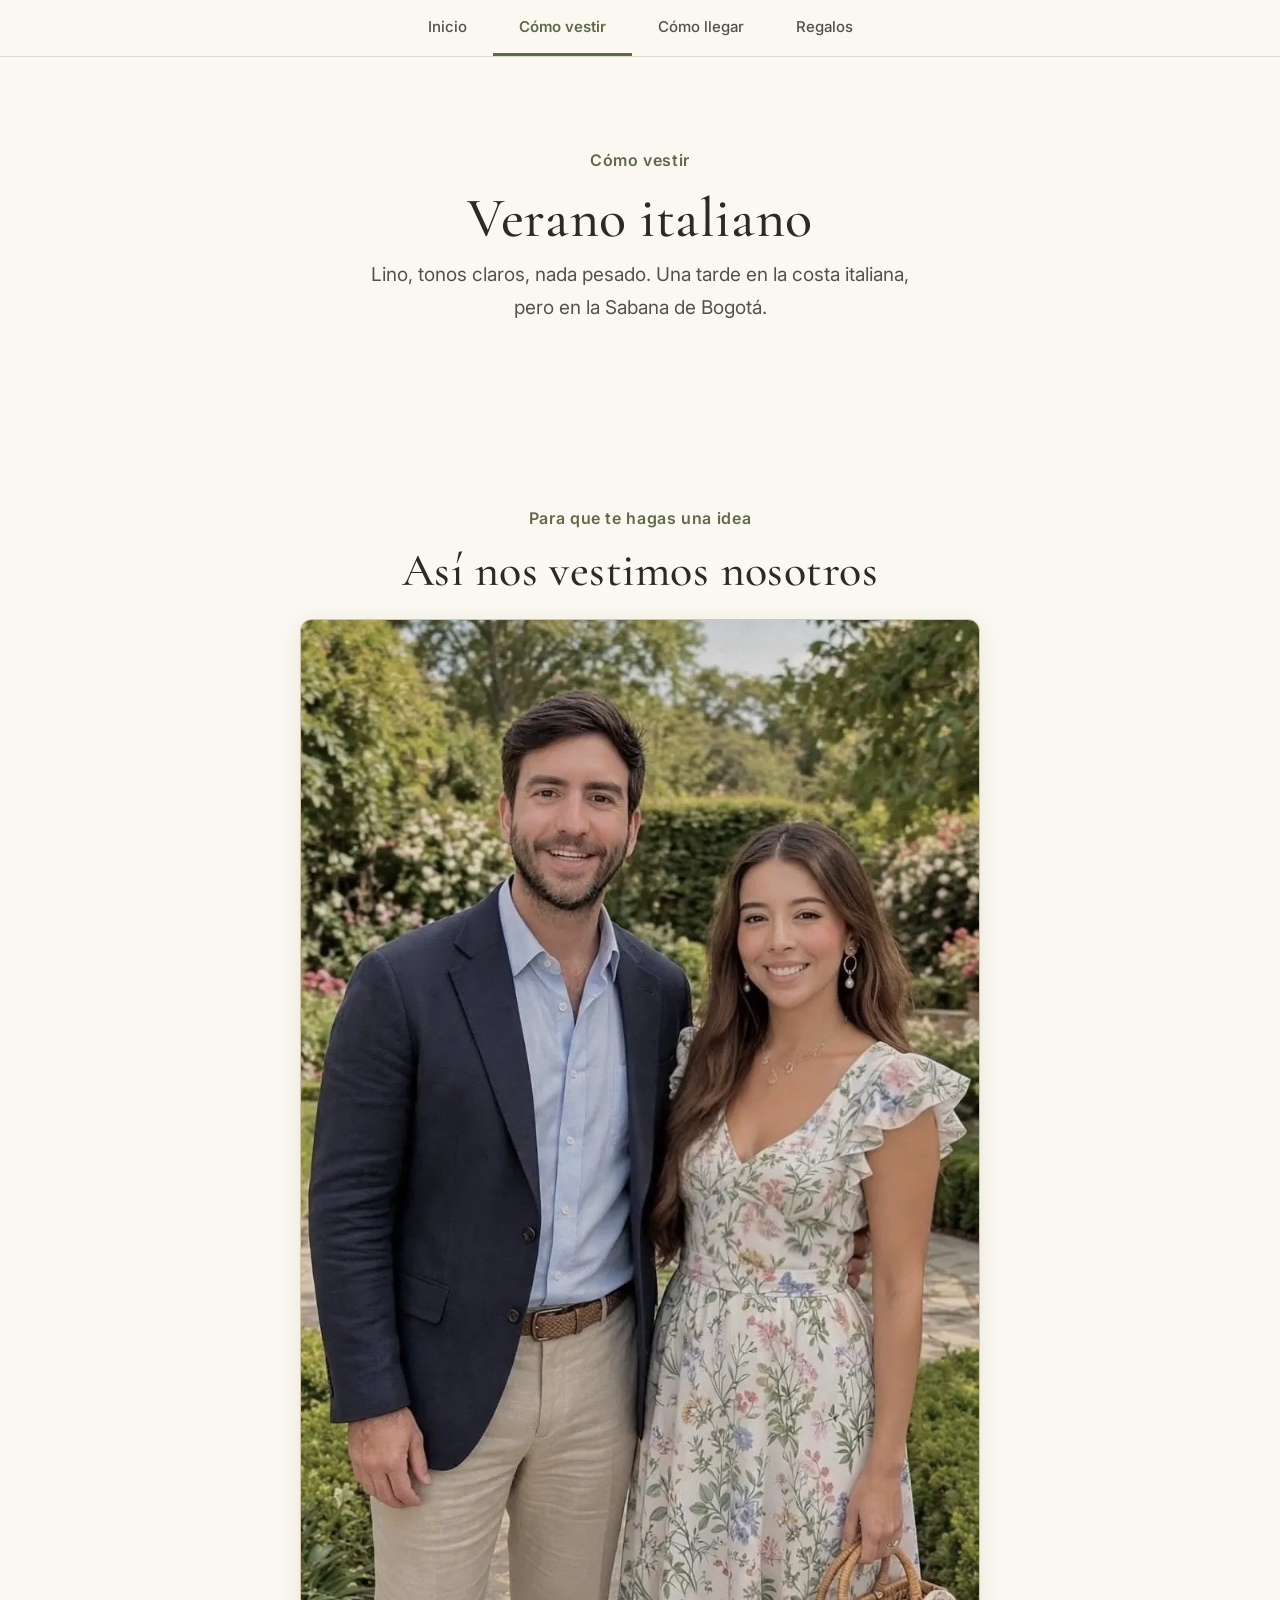
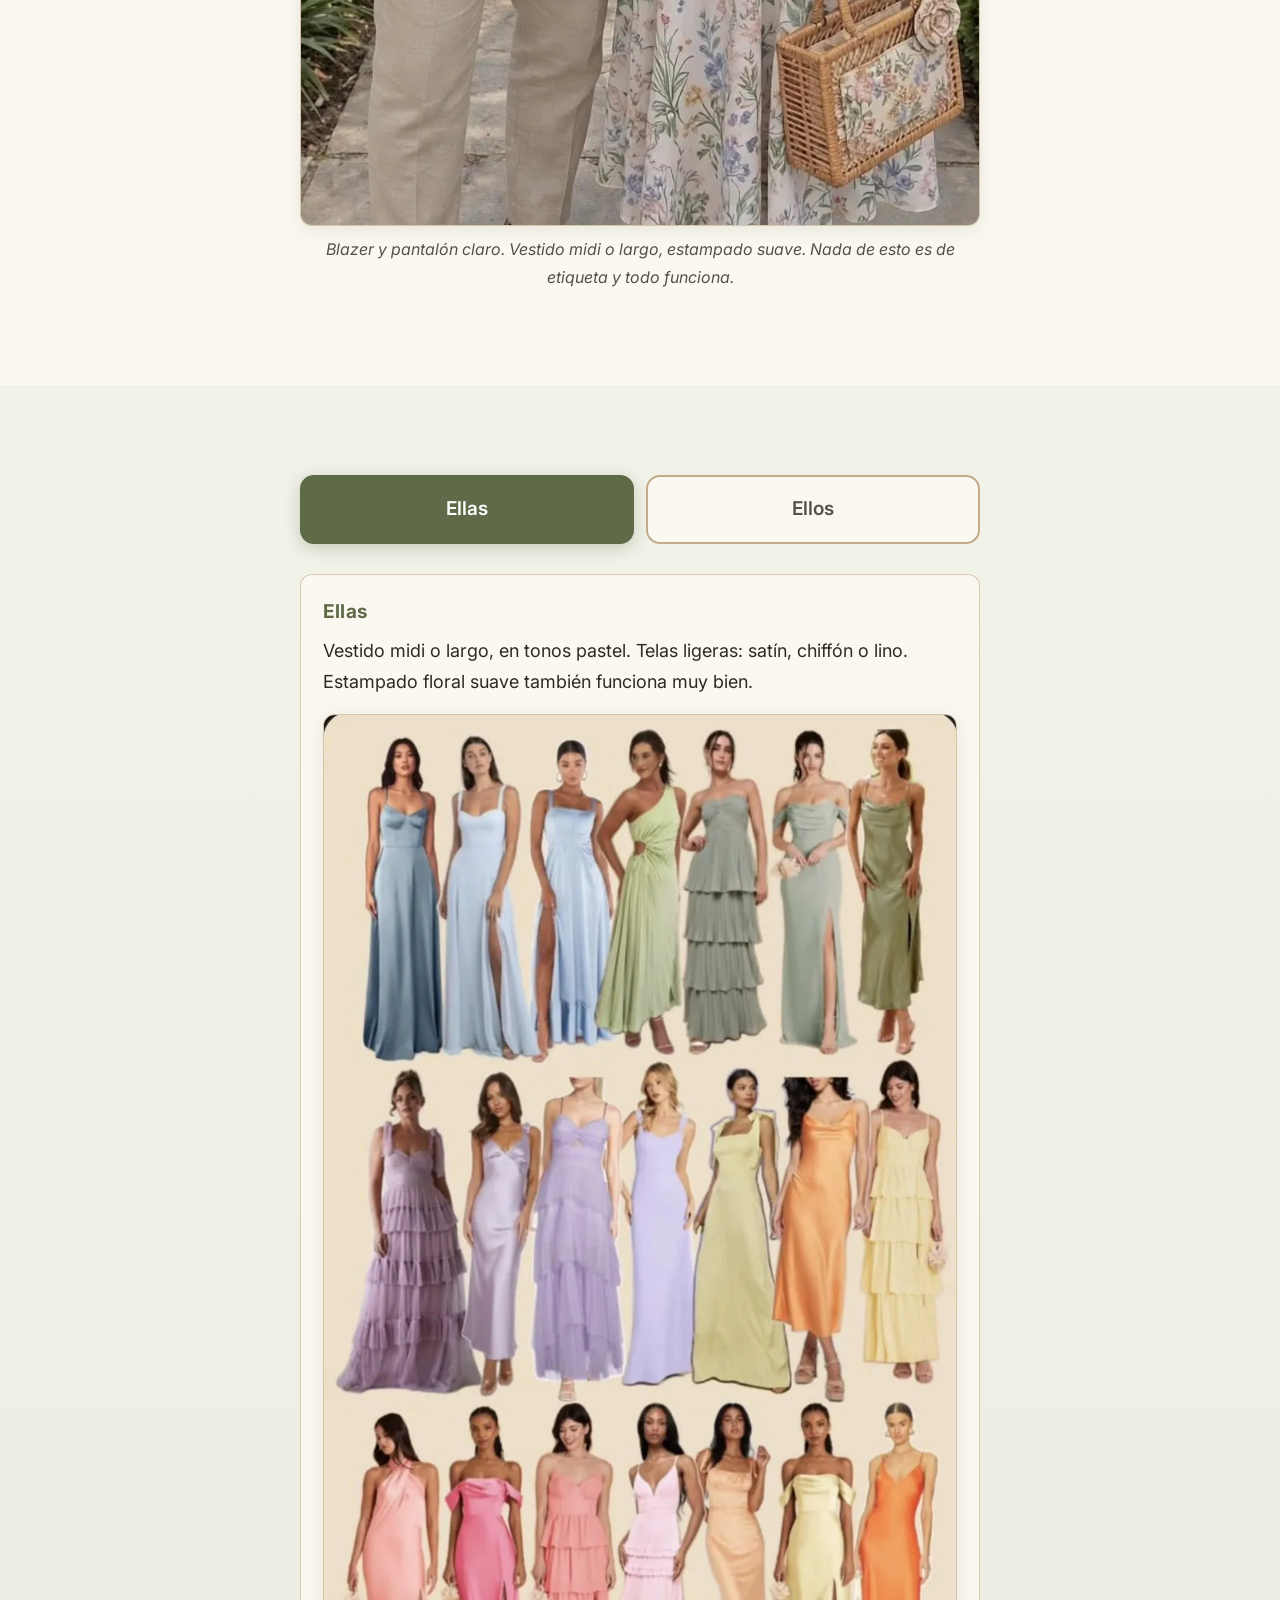
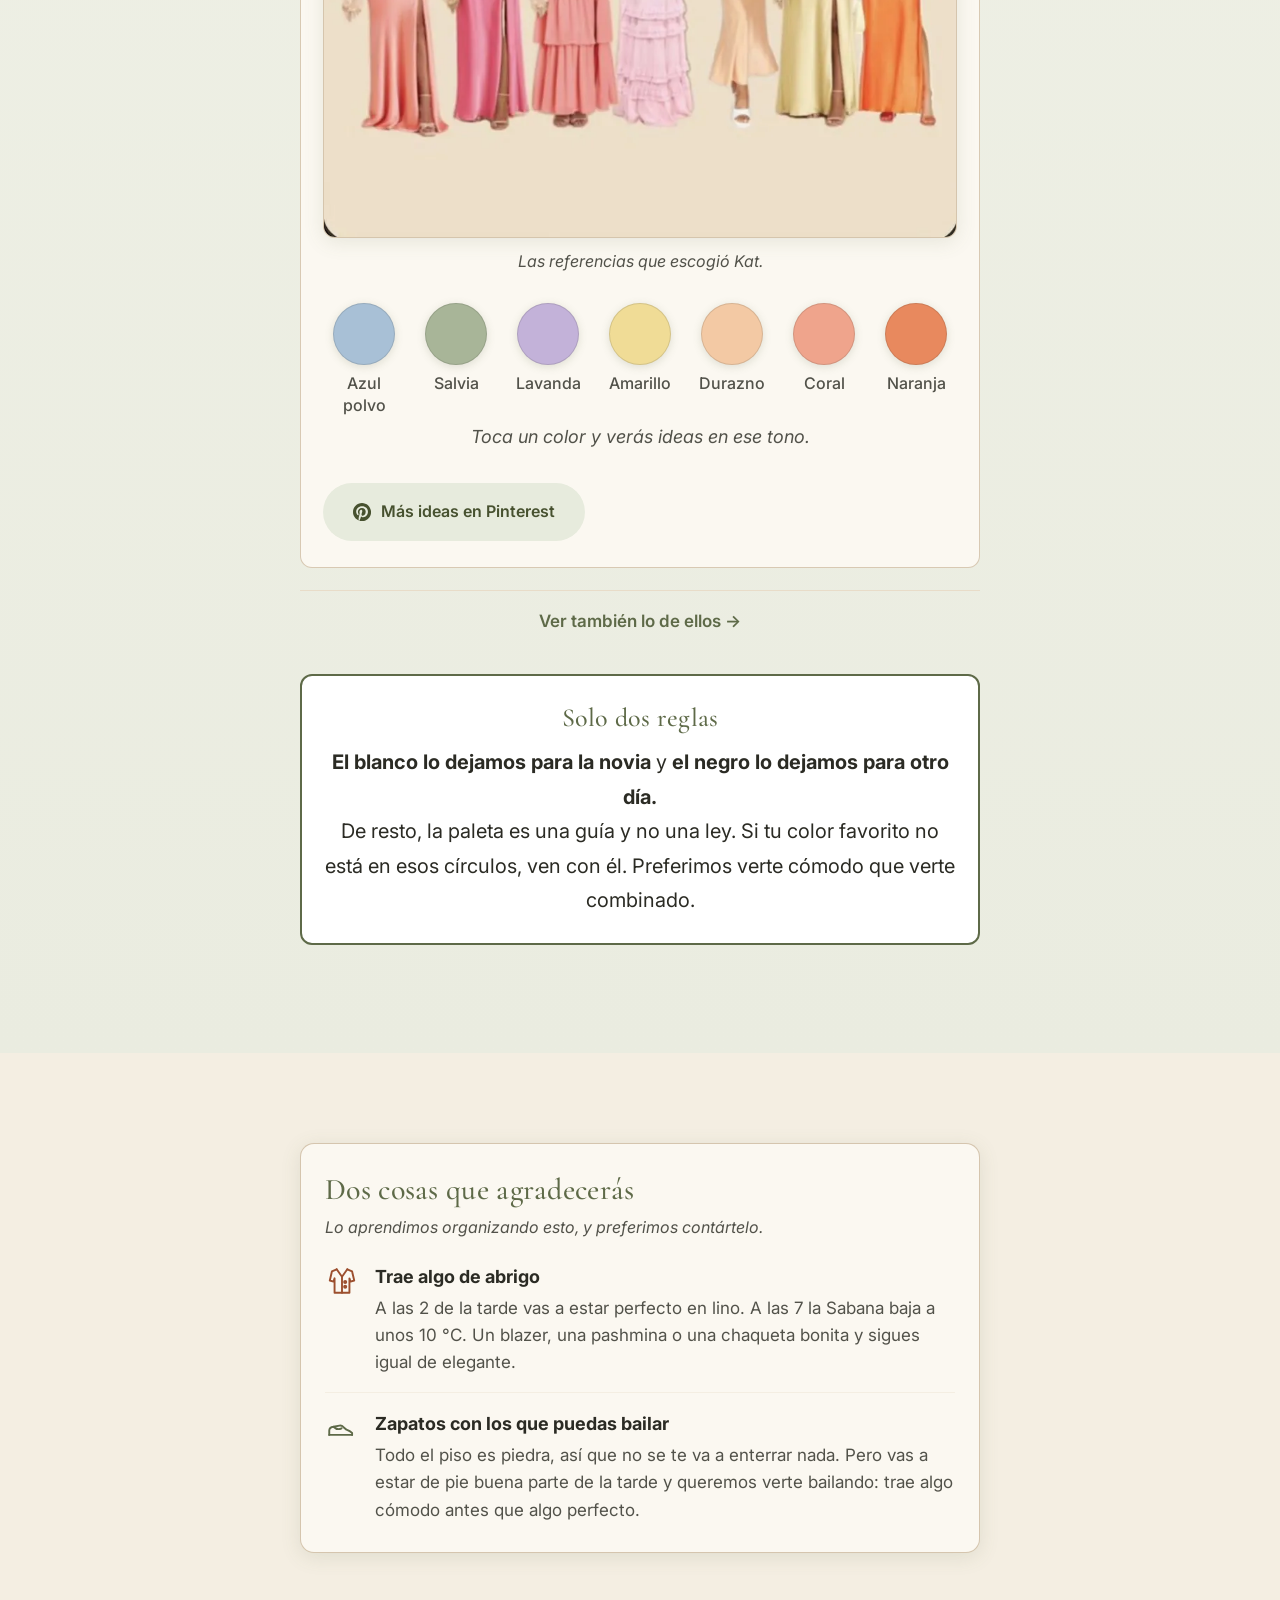
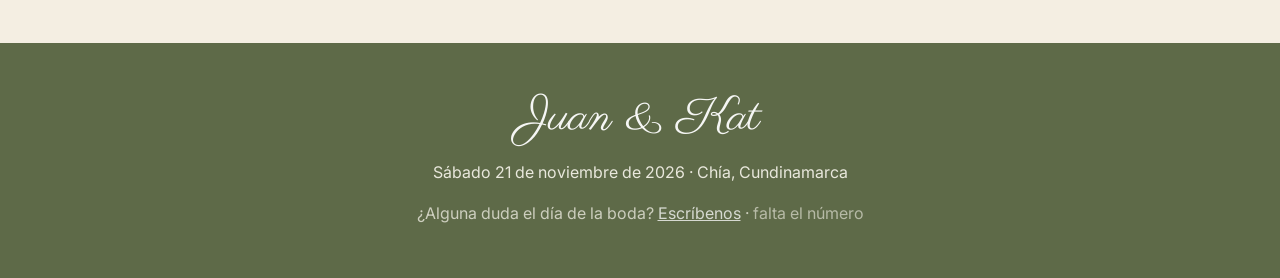
==== commit b4126cc4: "Add files via upload" ====
--- a/dress-code.html
+++ b/dress-code.html
@@ -46,7 +46,7 @@
            sizes="(max-width:760px) 92vw, 600px"
            alt="Juan con blazer azul y pantalón claro, Kat con vestido midi floral"
            loading="lazy" width="848" height="1508"></picture>
-      <figcaption>Blazer y pantalón claro. Vestido midi, estampado suave.
+      <figcaption>Blazer y pantalón claro. Vestido midi o largo, estampado suave.
         Nada de esto es de etiqueta y todo funciona.</figcaption>
     </figure>
   </div>
@@ -117,8 +117,10 @@
       <button class="cambiar" type="button" data-ir="ellas">Ver también lo de ellas →</button>
     </div>
     <div class="card destaca" style="margin-top:22px;text-align:center">
-      <h3 style="font-family:var(--serif);font-size:26px;font-weight:500">Una sola regla</h3>
-      <p style="font-size:20px;margin-bottom:0"><strong>El blanco lo dejamos para la novia.</strong><br>
+      <h3 style="font-family:var(--serif);font-size:26px;font-weight:500">Solo dos reglas</h3>
+      <p style="font-size:20px;margin-bottom:0">
+        <strong>El blanco lo dejamos para la novia</strong> y
+        <strong>el negro lo dejamos para otro día.</strong><br>
         De resto, la paleta es una guía y no una ley. Si tu color favorito no está
         en esos círculos, ven con él. Preferimos verte cómodo que verte combinado.</p>
     </div>
--- a/estilos.css
+++ b/estilos.css
@@ -383,3 +383,15 @@
 @supports not (backdrop-filter:blur(2px)){
   .btn-regalo{background:rgba(255,255,255,.88);}
 }
+
+/* ── el reel de la pedida ────────────────────────────────────────────
+   Instagram muestra el primer fotograma y un botón que dice "Watch on
+   Instagram": la foto se ve sin tocar nada, pero darle play abre la app.
+   Por eso debajo va un enlace explícito, para que nadie se quede
+   picándole a un botón que no hace lo que espera. */
+.reel{max-width:400px;margin:0 auto;}
+.reel-caja{position:relative;width:100%;padding-bottom:calc(177.78% + 128px);
+  border-radius:14px;overflow:hidden;background:var(--crema-2);
+  box-shadow:var(--sombra);border:1px solid rgba(194,171,138,.55);}
+.reel-caja iframe{position:absolute;inset:0;width:100%;height:100%;border:0;}
+.reel-pie{font-size:16px;color:var(--tinta-s);margin:14px 0 0;text-align:center;}
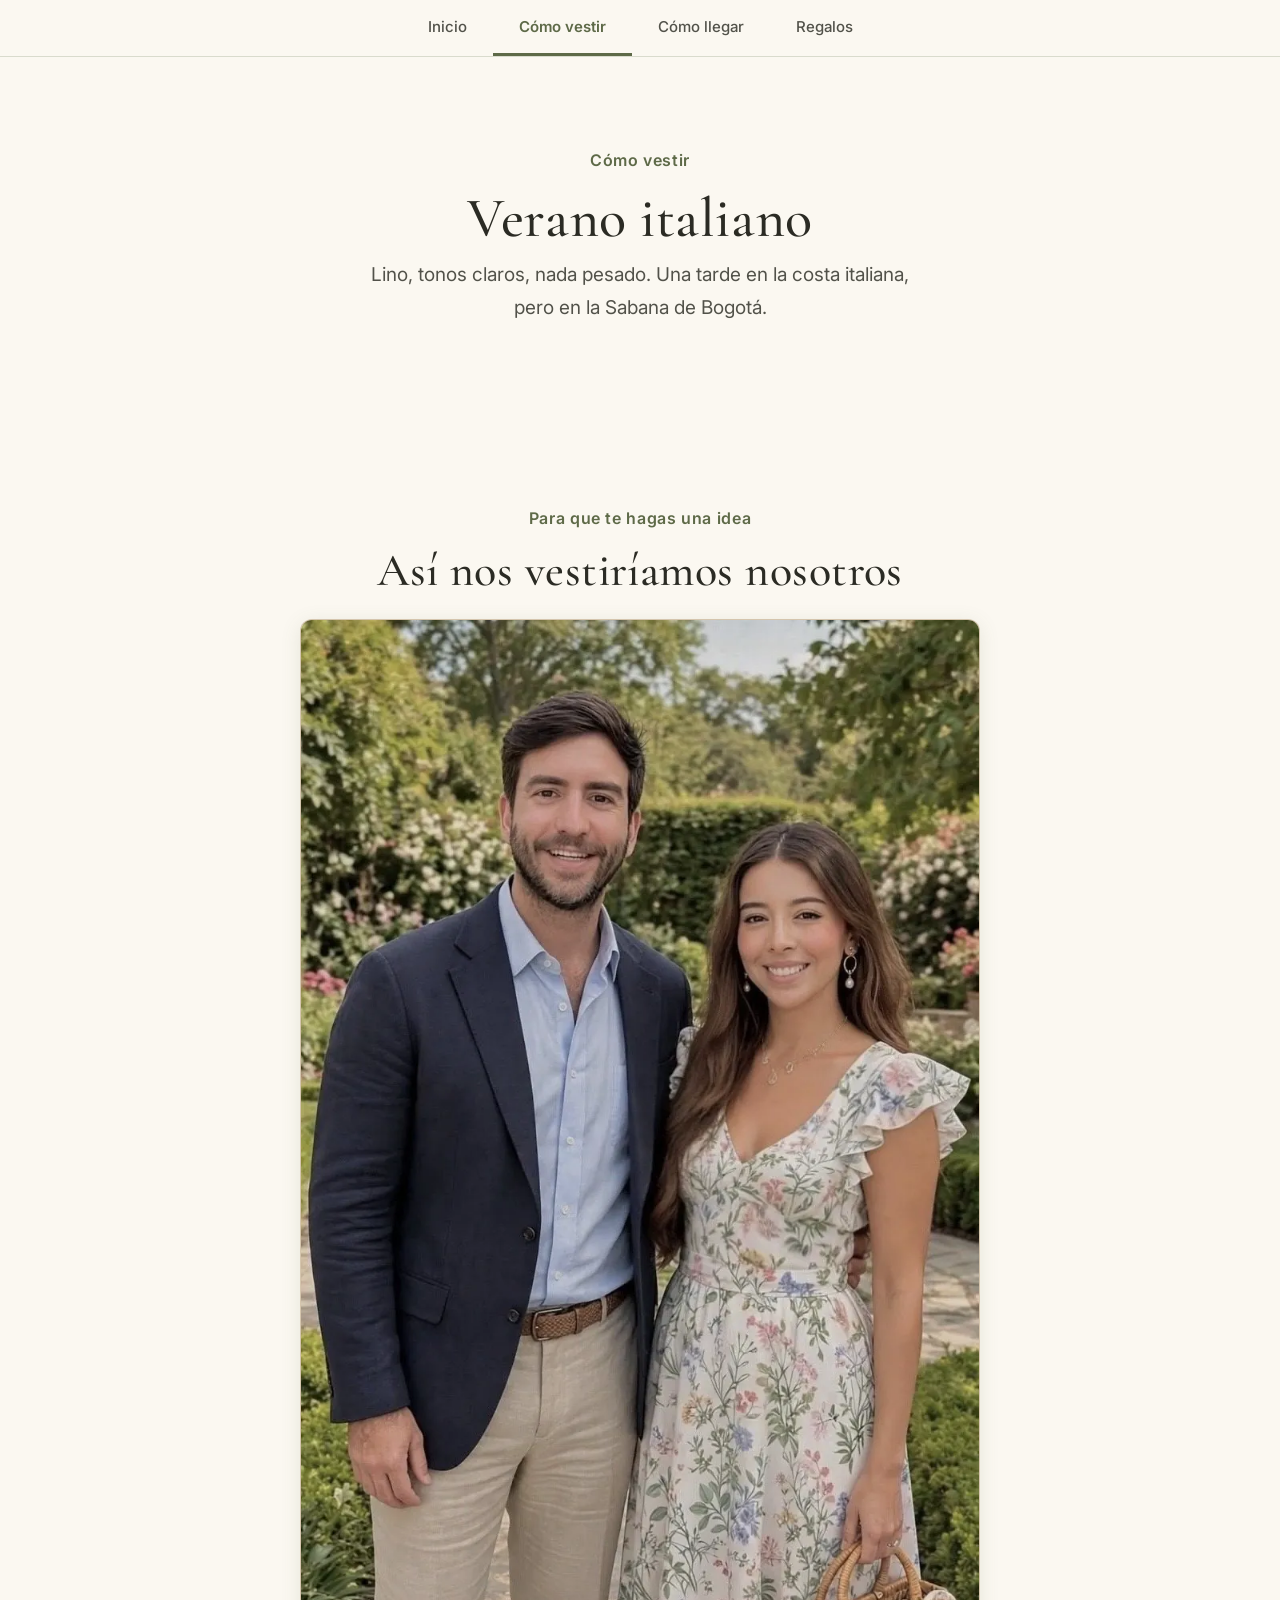
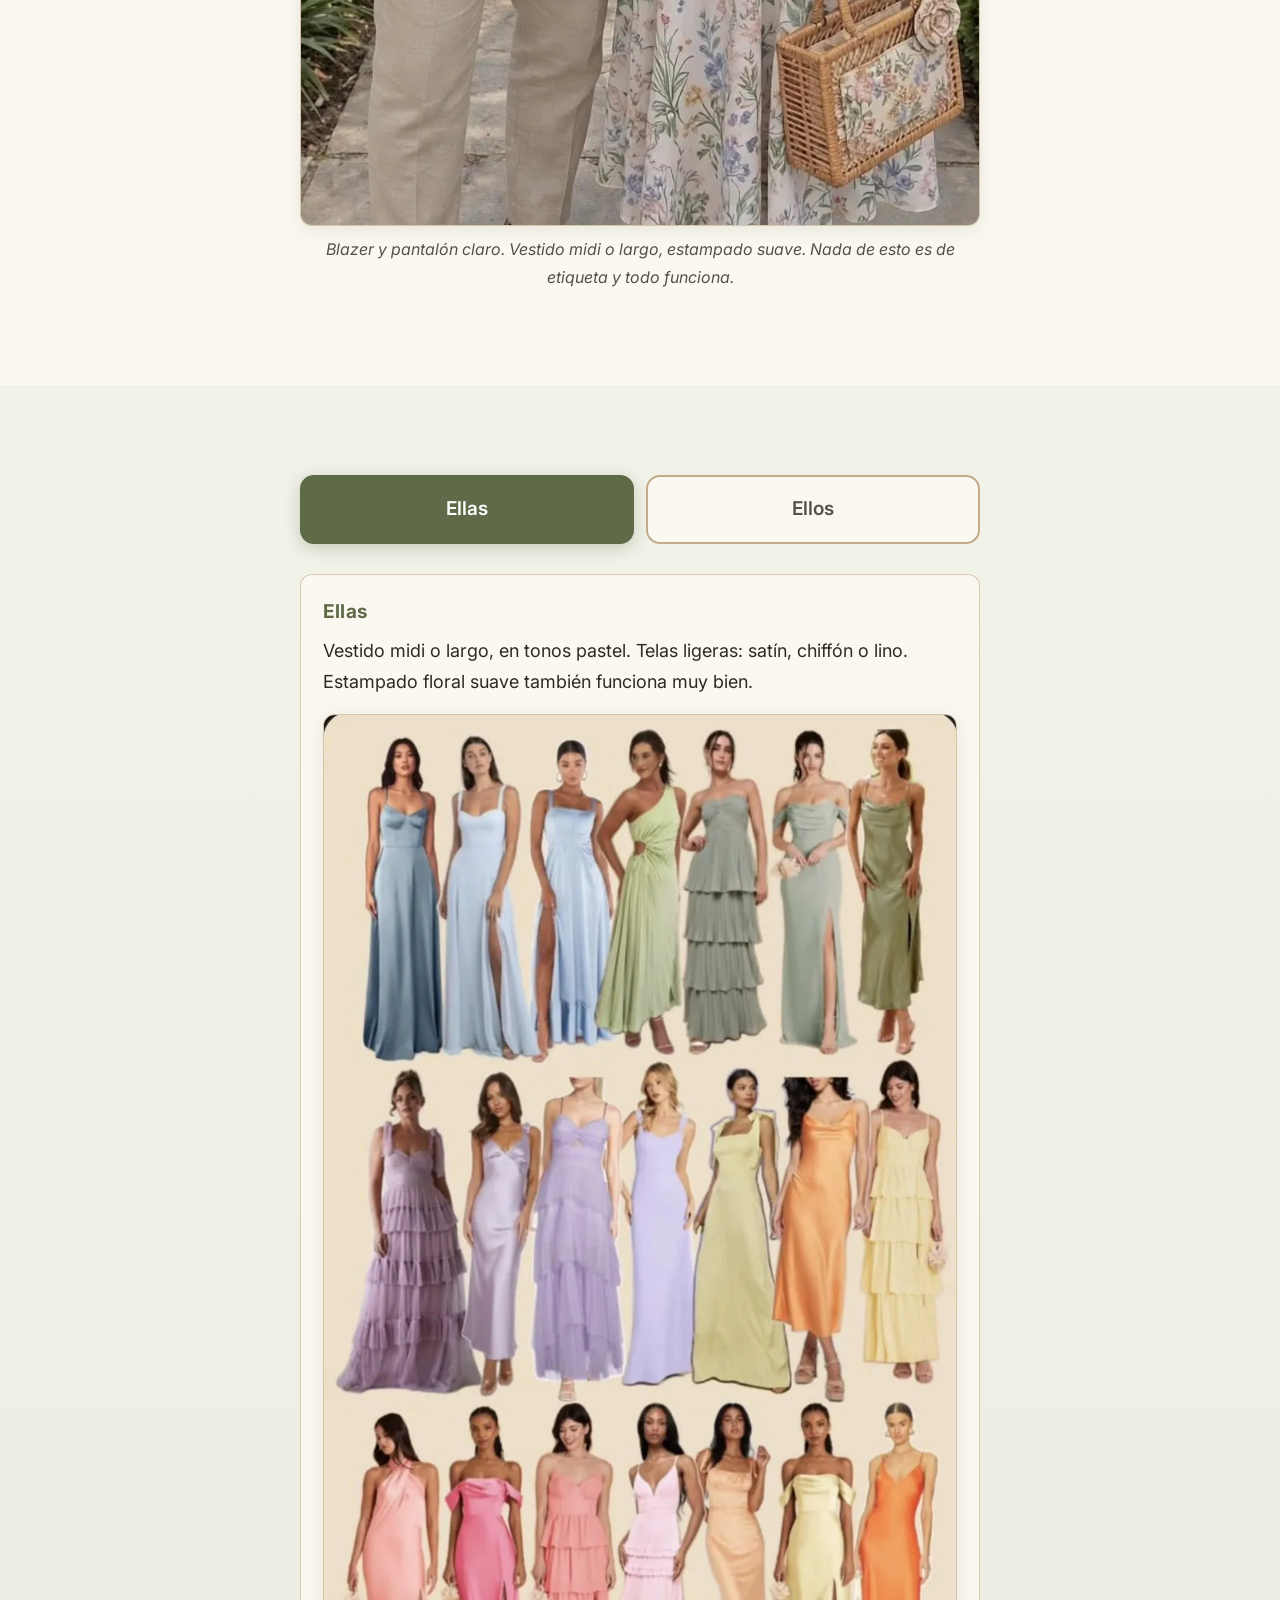
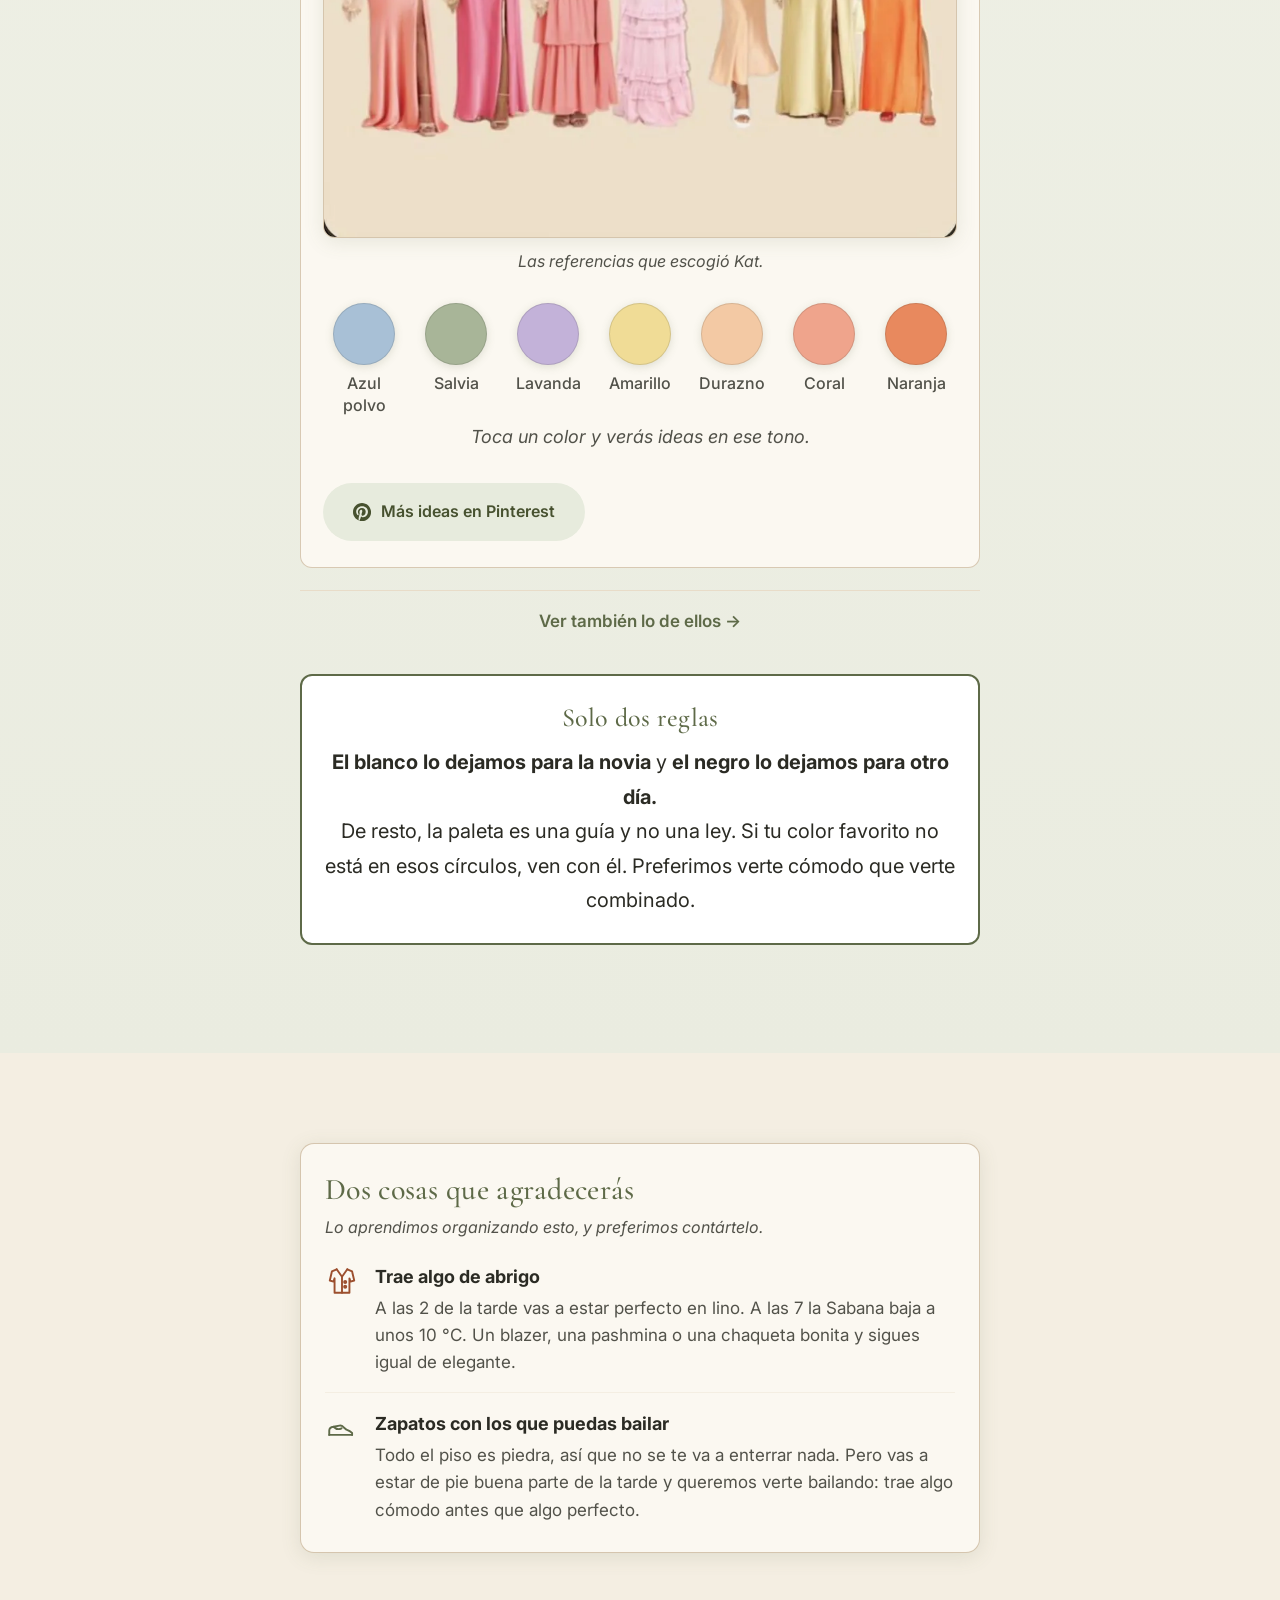
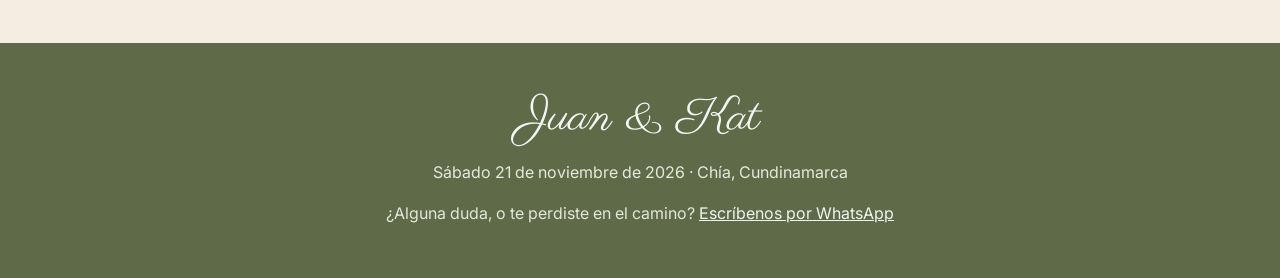
==== commit 8d2f35fc: "Add files via upload" ====
--- a/dress-code.html
+++ b/dress-code.html
@@ -40,7 +40,7 @@
 <section>
   <div class="wrap center rv">
     <p class="eyebrow">Para que te hagas una idea</p>
-    <h2>Así nos vestimos nosotros</h2>
+    <h2>Así nos vestiríamos nosotros</h2>
     <figure class="ref" style="margin-top:22px">
       <picture><source type="image/webp" srcset="img/jardin-sm.webp 550w, img/jardin.webp 848w" sizes="(max-width:760px) 92vw, 600px"><img src="img/jardin.jpg" srcset="img/jardin-sm.jpg 550w, img/jardin.jpg 848w"
            sizes="(max-width:760px) 92vw, 600px"
@@ -159,8 +159,8 @@
 <footer>
   <p class="fn">Juan &amp; Kat</p>
   <p>Sábado 21 de noviembre de 2026 · Chía, Cundinamarca</p>
-  <p style="opacity:.75;margin-top:14px">¿Alguna duda el día de la boda?
-     <a href="#" onclick="return false">Escríbenos</a> · <span style="opacity:.8">falta el número</span></p>
+  <p style="opacity:.92;margin-top:14px">¿Alguna duda, o te perdiste en el camino?
+     <a href="https://wa.me/573112276705" target="_blank" rel="noopener noreferrer">Escríbenos por WhatsApp</a></p>
 </footer>
 
 <script>
--- a/estilos.css
+++ b/estilos.css
@@ -395,3 +395,12 @@
   box-shadow:var(--sombra);border:1px solid rgba(194,171,138,.55);}
 .reel-caja iframe{position:absolute;inset:0;width:100%;height:100%;border:0;}
 .reel-pie{font-size:16px;color:var(--tinta-s);margin:14px 0 0;text-align:center;}
+
+/* ── Julio ───────────────────────────────────────────────────────── */
+.julio{display:flex;align-items:center;gap:16px;margin:26px auto 0;max-width:430px;
+  background:var(--crema);border:1px solid rgba(194,171,138,.6);
+  border-radius:999px;padding:11px 24px 11px 11px;box-shadow:var(--sombra);}
+.julio img{width:74px;height:74px;border-radius:50%;object-fit:cover;flex:0 0 auto;
+  border:2px solid var(--crema-2);}
+.julio p{margin:0;font-family:var(--serif);font-style:italic;font-size:19px;
+  line-height:1.45;color:var(--oliva);text-align:left;}
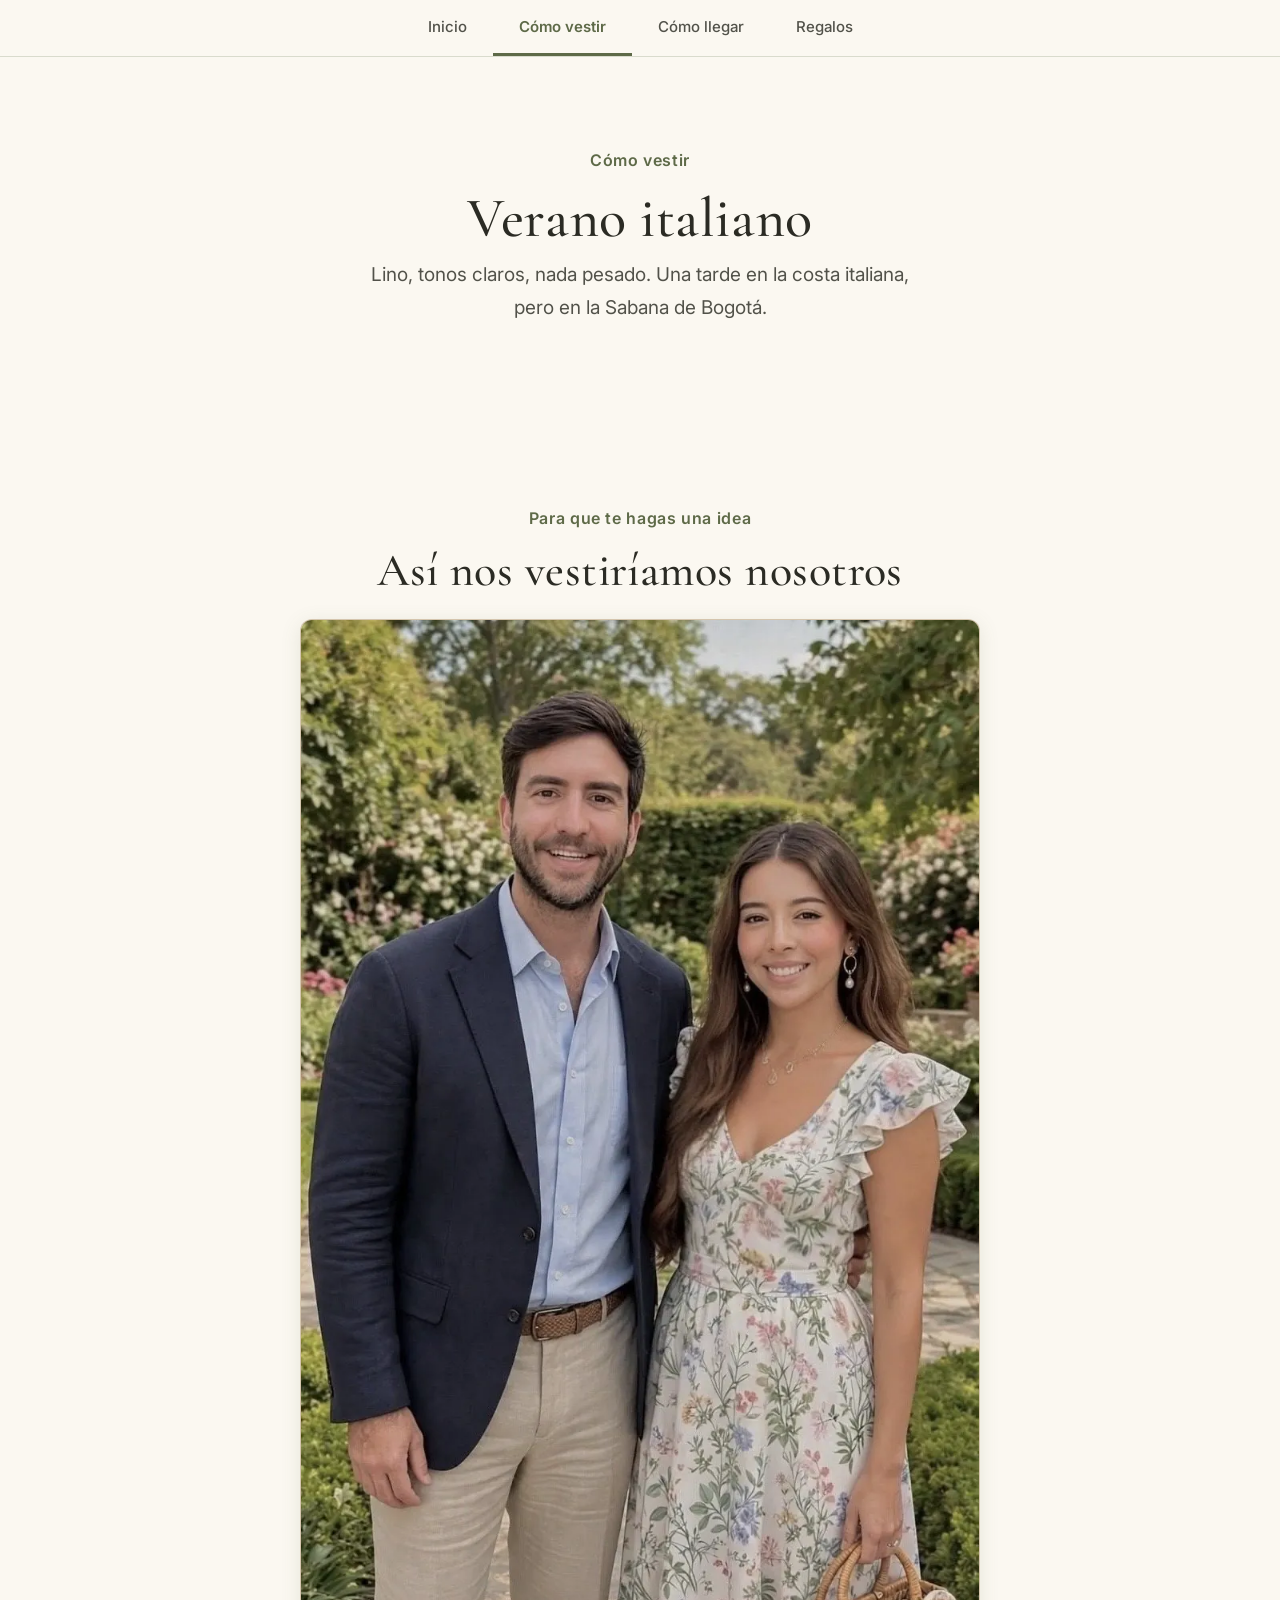
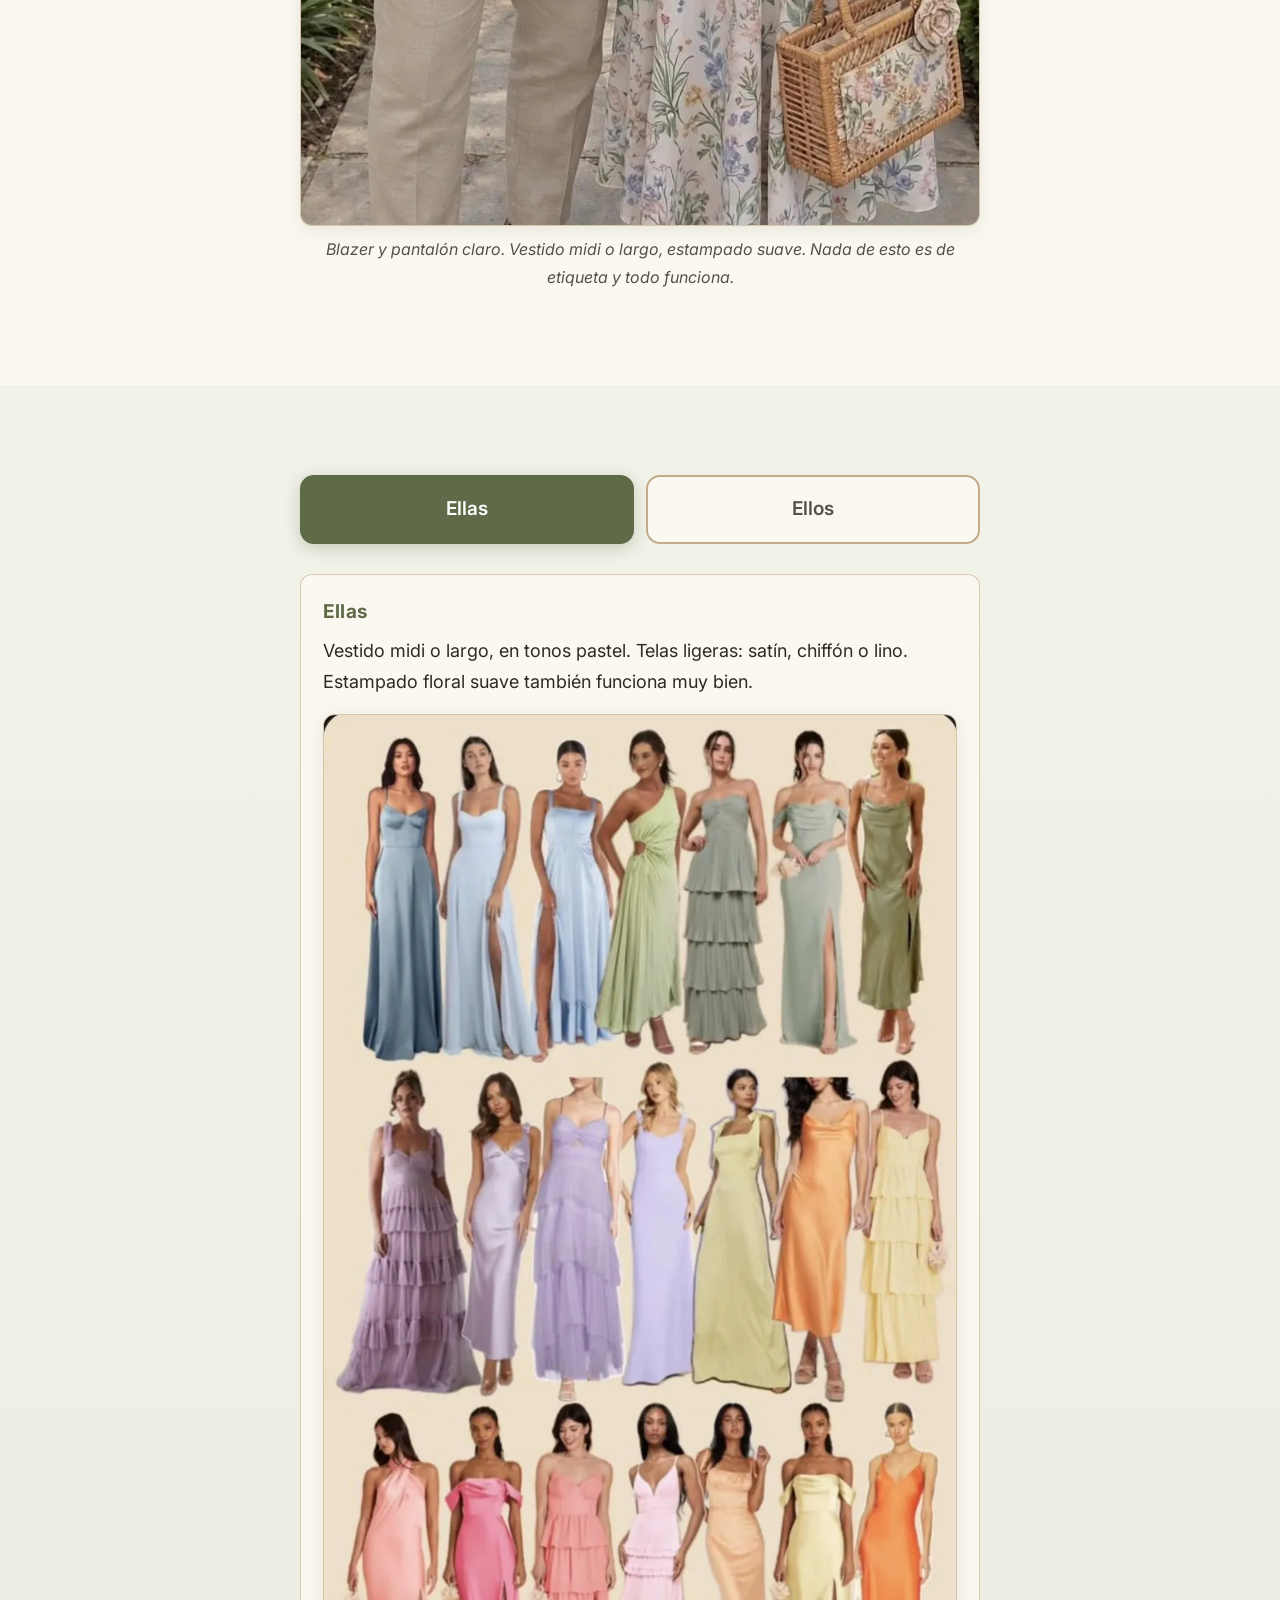
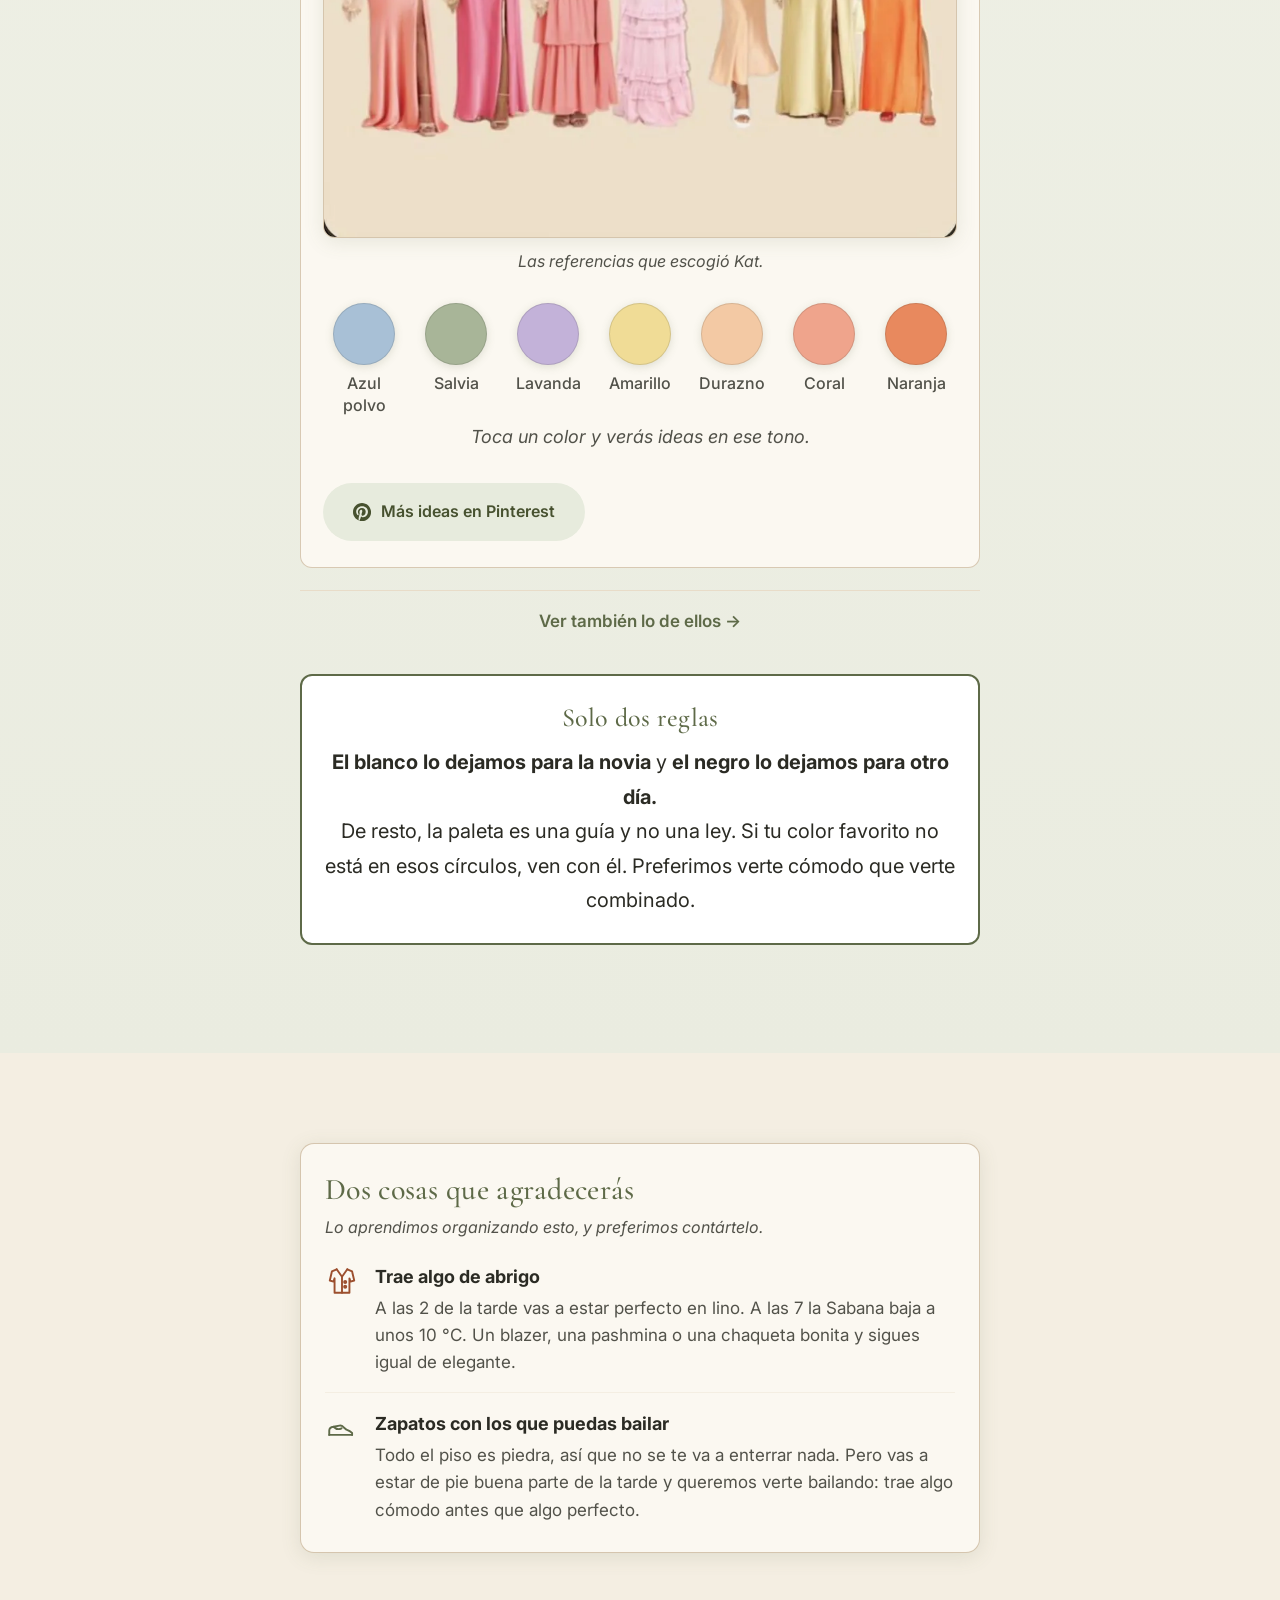
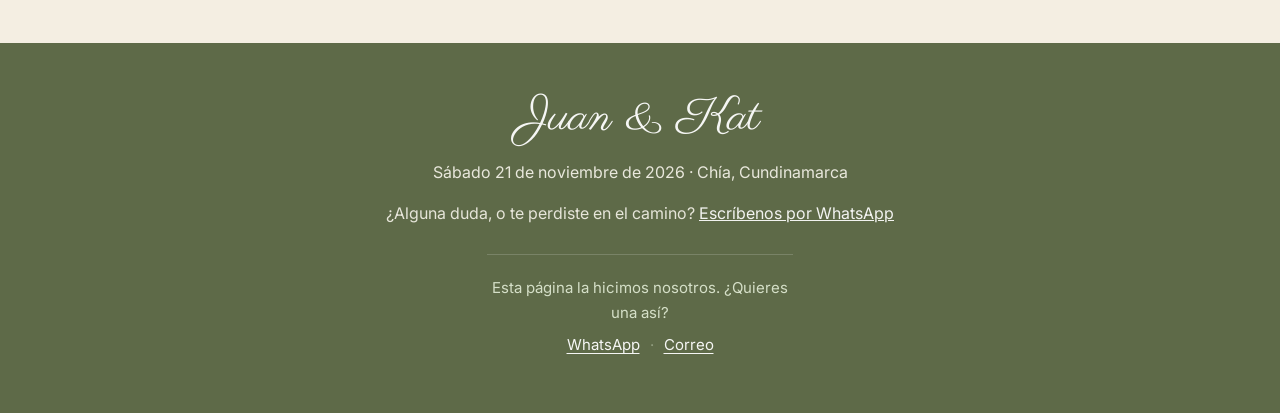
==== commit 6719f7ad: "Add files via upload" ====
--- a/dress-code.html
+++ b/dress-code.html
@@ -161,6 +161,12 @@
   <p>Sábado 21 de noviembre de 2026 · Chía, Cundinamarca</p>
   <p style="opacity:.92;margin-top:14px">¿Alguna duda, o te perdiste en el camino?
      <a href="https://wa.me/573112276705" target="_blank" rel="noopener noreferrer">Escríbenos por WhatsApp</a></p>
+  <p class="credito">
+    Esta página la hicimos nosotros. ¿Quieres una así?<br>
+    <a href="https://wa.me/573142619842" target="_blank" rel="noopener noreferrer">WhatsApp</a>
+    <span class="sep">·</span>
+    <a href="mailto:jose.martinez@thephonemarket.com.co?subject=Quiero%20una%20p%C3%A1gina%20as%C3%AD">Correo</a>
+  </p>
 </footer>
 
 <script>
--- a/estilos.css
+++ b/estilos.css
@@ -404,3 +404,107 @@
   border:2px solid var(--crema-2);}
 .julio p{margin:0;font-family:var(--serif);font-style:italic;font-size:19px;
   line-height:1.45;color:var(--oliva);text-align:left;}
+
+/* ── el juego de Julio ───────────────────────────────────────────────
+   Se despliega al tocar su foto. No arranca solo, no suena, y no se
+   lleva el scroll de la página: solo bloquea el gesto cuando el dedo
+   cae dentro del lienzo y la partida está viva. */
+.julio{cursor:pointer;transition:transform .18s,box-shadow .18s;
+  -webkit-tap-highlight-color:transparent;}
+.julio:hover,.julio:focus-visible{transform:translateY(-2px);
+  box-shadow:0 8px 26px rgba(94,106,72,.20);}
+.julio:focus-visible{outline:3px solid var(--oliva);outline-offset:3px;}
+.julio .pista{display:block;font-family:var(--sans);font-style:normal;
+  font-size:15px;color:var(--tinta-s);margin-top:3px;}
+
+.juego{margin:18px auto 0;max-width:560px;}
+.juego[hidden]{display:none;}
+.juego-caja{position:relative;border-radius:14px;overflow:hidden;
+  background:linear-gradient(180deg,#FBF8F1 0%,#F2EEE2 100%);
+  border:1px solid rgba(194,171,138,.6);box-shadow:var(--sombra);}
+.juego canvas{display:block;width:100%;height:auto;touch-action:manipulation;}
+.juego-pie{font-size:16px;color:var(--tinta-s);margin:12px 0 0;text-align:center;}
+.juego-cerrar{display:block;margin:10px auto 0;font:inherit;font-size:16px;
+  font-weight:600;color:var(--oliva);background:none;border:0;cursor:pointer;
+  padding:14px 18px;min-height:52px;-webkit-tap-highlight-color:transparent;}
+
+/* ── el salón de la fama ─────────────────────────────────────────────
+   Estética de arcade pero con la paleta de la boda: números tabulares
+   para que las cifras queden en columna y no bailen. */
+.fama{margin:16px 0 0;background:var(--crema);border:1px solid rgba(194,171,138,.6);
+  border-radius:14px;padding:18px 20px;box-shadow:var(--sombra);}
+.fama h4{margin:0 0 12px;font-family:var(--sans);font-size:16px;font-weight:700;
+  color:var(--oliva);letter-spacing:.06em;text-align:center;}
+.fama ol{list-style:none;margin:0;padding:0;}
+.fama li{display:grid;grid-template-columns:28px 1fr auto;gap:12px;align-items:center;
+  padding:9px 0;border-top:1px solid var(--crema-2);font-variant-numeric:tabular-nums;}
+.fama li:first-child{border-top:0;}
+.fama .pos{font-weight:700;color:var(--arena-p);font-size:17px;}
+.fama .ini{font-weight:700;letter-spacing:.14em;font-size:19px;color:var(--tinta);}
+.fama .pts{font-weight:600;font-size:19px;color:var(--oliva);}
+.fama li.nuevo .ini,.fama li.nuevo .pts{color:var(--terracota);}
+.fama .vacio{color:var(--tinta-s);font-size:16px;text-align:center;padding:8px 0;}
+
+.nuevo-record{margin:16px 0 0;background:#FCF4EE;border:2px solid var(--terracota);
+  border-radius:14px;padding:20px;text-align:center;}
+.nuevo-record[hidden]{display:none;}
+.nuevo-record p{margin:0 0 14px;font-size:18px;font-weight:600;color:var(--terracota);}
+.nuevo-record form{display:flex;gap:10px;justify-content:center;flex-wrap:wrap;}
+.nuevo-record input{font:inherit;font-size:26px;font-weight:700;letter-spacing:.3em;
+  text-align:center;text-transform:uppercase;width:130px;min-height:56px;padding:8px 6px 8px 14px;
+  border:2px solid var(--arena-p);border-radius:12px;background:#fff;color:var(--tinta);}
+.nuevo-record input:focus{outline:3px solid var(--oliva);outline-offset:2px;border-color:var(--oliva);}
+.nuevo-record button{font:inherit;font-size:16px;font-weight:600;min-height:56px;
+  padding:14px 26px;border:0;border-radius:999px;background:var(--oliva);color:#fff;
+  cursor:pointer;-webkit-tap-highlight-color:transparent;}
+.nuevo-record button:hover{background:var(--oliva-p);}
+
+/* ── el marcador, estilo arcade ──────────────────────────────────── */
+.marcador{margin:16px auto 0;max-width:560px;background:var(--crema);
+  border:1px solid rgba(194,171,138,.6);border-radius:14px;
+  padding:20px 22px;box-shadow:var(--sombra);}
+.marcador h4{margin:0 0 14px;font-family:var(--sans);font-weight:700;
+  font-size:16px;letter-spacing:.14em;color:var(--oliva);text-align:center;
+  text-transform:uppercase;}
+.marcador ol{list-style:none;margin:0;padding:0;
+  font-family:ui-monospace,"SF Mono",Menlo,Consolas,monospace;}
+.marcador li{display:flex;align-items:center;gap:12px;padding:10px 0;
+  border-top:1px solid var(--crema-2);font-size:18px;}
+.marcador li:first-child{border-top:0;}
+.marcador .pos{width:26px;color:var(--arena-p);font-weight:700;}
+.marcador .ini{flex:1;font-weight:700;letter-spacing:.18em;color:var(--tinta);}
+.marcador .pts{font-weight:700;color:var(--oliva);}
+.marcador li.nuevo .ini,.marcador li.nuevo .pts{color:var(--terracota);}
+.marcador .vacio{text-align:center;color:var(--tinta-s);font-size:16px;
+  font-family:var(--sans);margin:0;}
+
+.iniciales{display:flex;gap:10px;align-items:center;justify-content:center;
+  flex-wrap:wrap;margin:16px 0 0;}
+.iniciales label{font-size:16px;color:var(--tinta-s);width:100%;text-align:center;}
+.iniciales input{font-family:ui-monospace,Menlo,monospace;font-size:26px;
+  font-weight:700;letter-spacing:.3em;text-align:center;text-transform:uppercase;
+  width:130px;min-height:56px;padding:8px 6px 8px 14px;
+  border:2px solid var(--arena-p);border-radius:12px;background:#fff;color:var(--tinta);}
+.iniciales input:focus{outline:3px solid var(--oliva);outline-offset:2px;border-color:var(--oliva);}
+.iniciales button{font:inherit;font-size:16px;font-weight:600;min-height:56px;
+  padding:14px 26px;border-radius:999px;border:0;background:var(--oliva);color:#fff;
+  cursor:pointer;-webkit-tap-highlight-color:transparent;}
+.iniciales button:hover{background:var(--oliva-p);}
+.iniciales[hidden]{display:none;}
+
+/* ── el crédito, al fondo del pie ────────────────────────────────────
+   Discreto a propósito: separado por una línea fina, pequeño y sin
+   negritas, para que no compita con los novios. Pero legible y
+   tocable de verdad, no un susurro gris de 11px. */
+.credito{
+  margin:26px auto 0;padding-top:20px;max-width:34ch;
+  border-top:1px solid rgba(255,255,255,.18);
+  font-size:15px;line-height:1.7;color:#DDE7D0;
+}
+.credito a{
+  color:#fff;text-decoration:underline;text-underline-offset:3px;
+  text-decoration-thickness:1px;
+  display:inline-block;padding:6px 2px;   /* área de toque cómoda */
+}
+.credito a:hover{text-decoration-thickness:2px;}
+.credito .sep{opacity:.45;padding:0 4px;}
